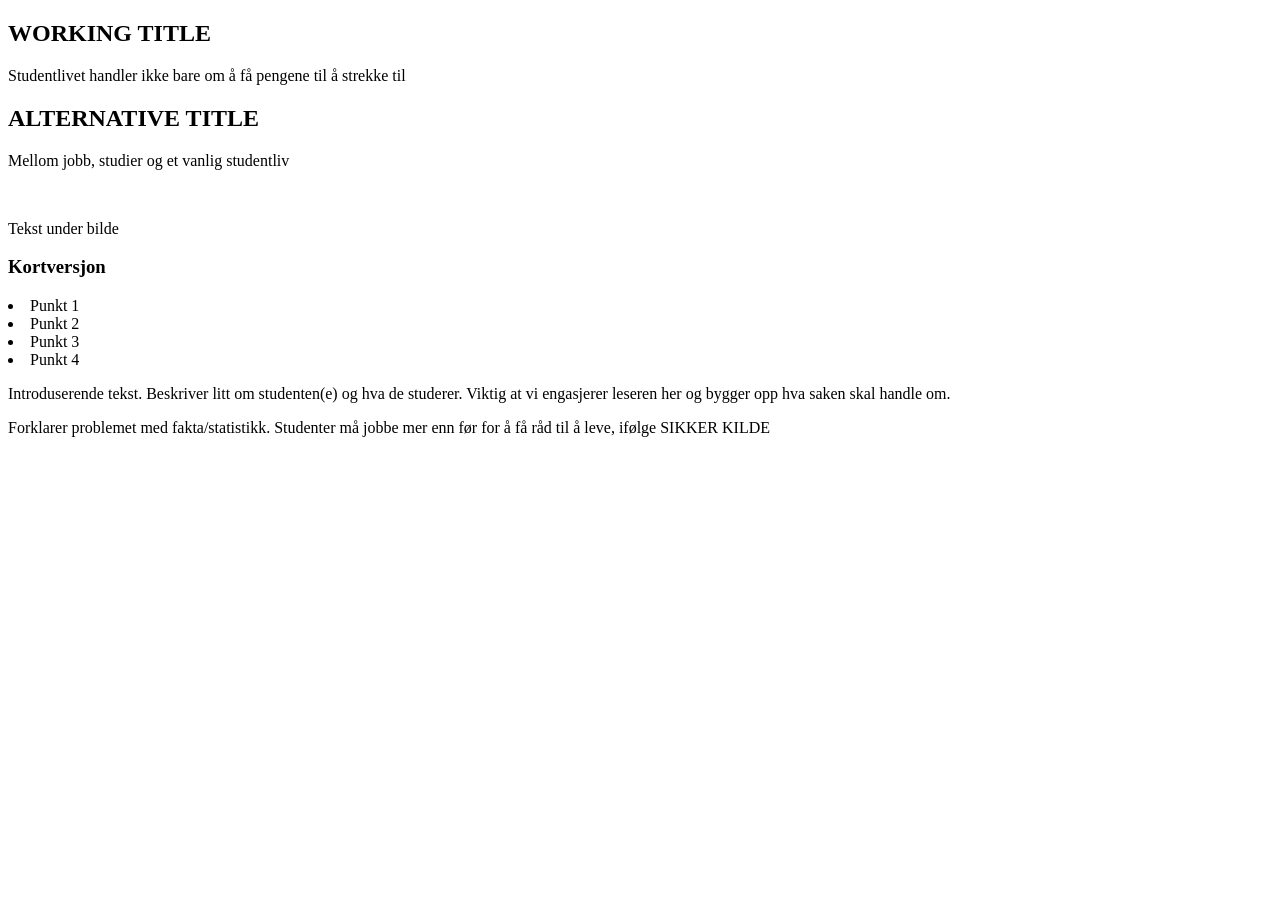
==== index.html @ 33108e90 "Create index.html" ====
<!DOCTYPE html>
<html lang="en">
<head>
    <meta charset="UTF-8">
    <meta name="viewport" content="width=device-width, initial-scale=1.0">
    <title>Artikkel 1</title>
</head>
<body>
    <section>
        <h1>WORKING TITLE</h1>
        <p>Studentlivet handler ikke bare om å få pengene til å strekke til</p>
        <h2>ALTERNATIVE TITLE</h2>
        <p>Mellom jobb, studier og et vanlig studentliv</p>
    </section>
    <section>
        <img>
        <p>Tekst under bilde</p>
    </section>
    <section>
        <h3>Kortversjon</h3>
        <li>Punkt 1</li>
        <li>Punkt 2</li>
        <li>Punkt 3</li>
        <li>Punkt 4</li>
    </section>
    <section>
        <p>Introduserende tekst. Beskriver litt om studenten(e) og hva de studerer. 
            Viktig at vi engasjerer leseren her og bygger opp hva saken skal handle om.
        </p>
    </section>
    <section>
        <p>Forklarer problemet med fakta/statistikk. Studenter må jobbe mer enn før 
            for å få råd til å leve, ifølge SIKKER KILDE
        </P>
    </section>
    <section>
        
    </section>
</body>
</html>
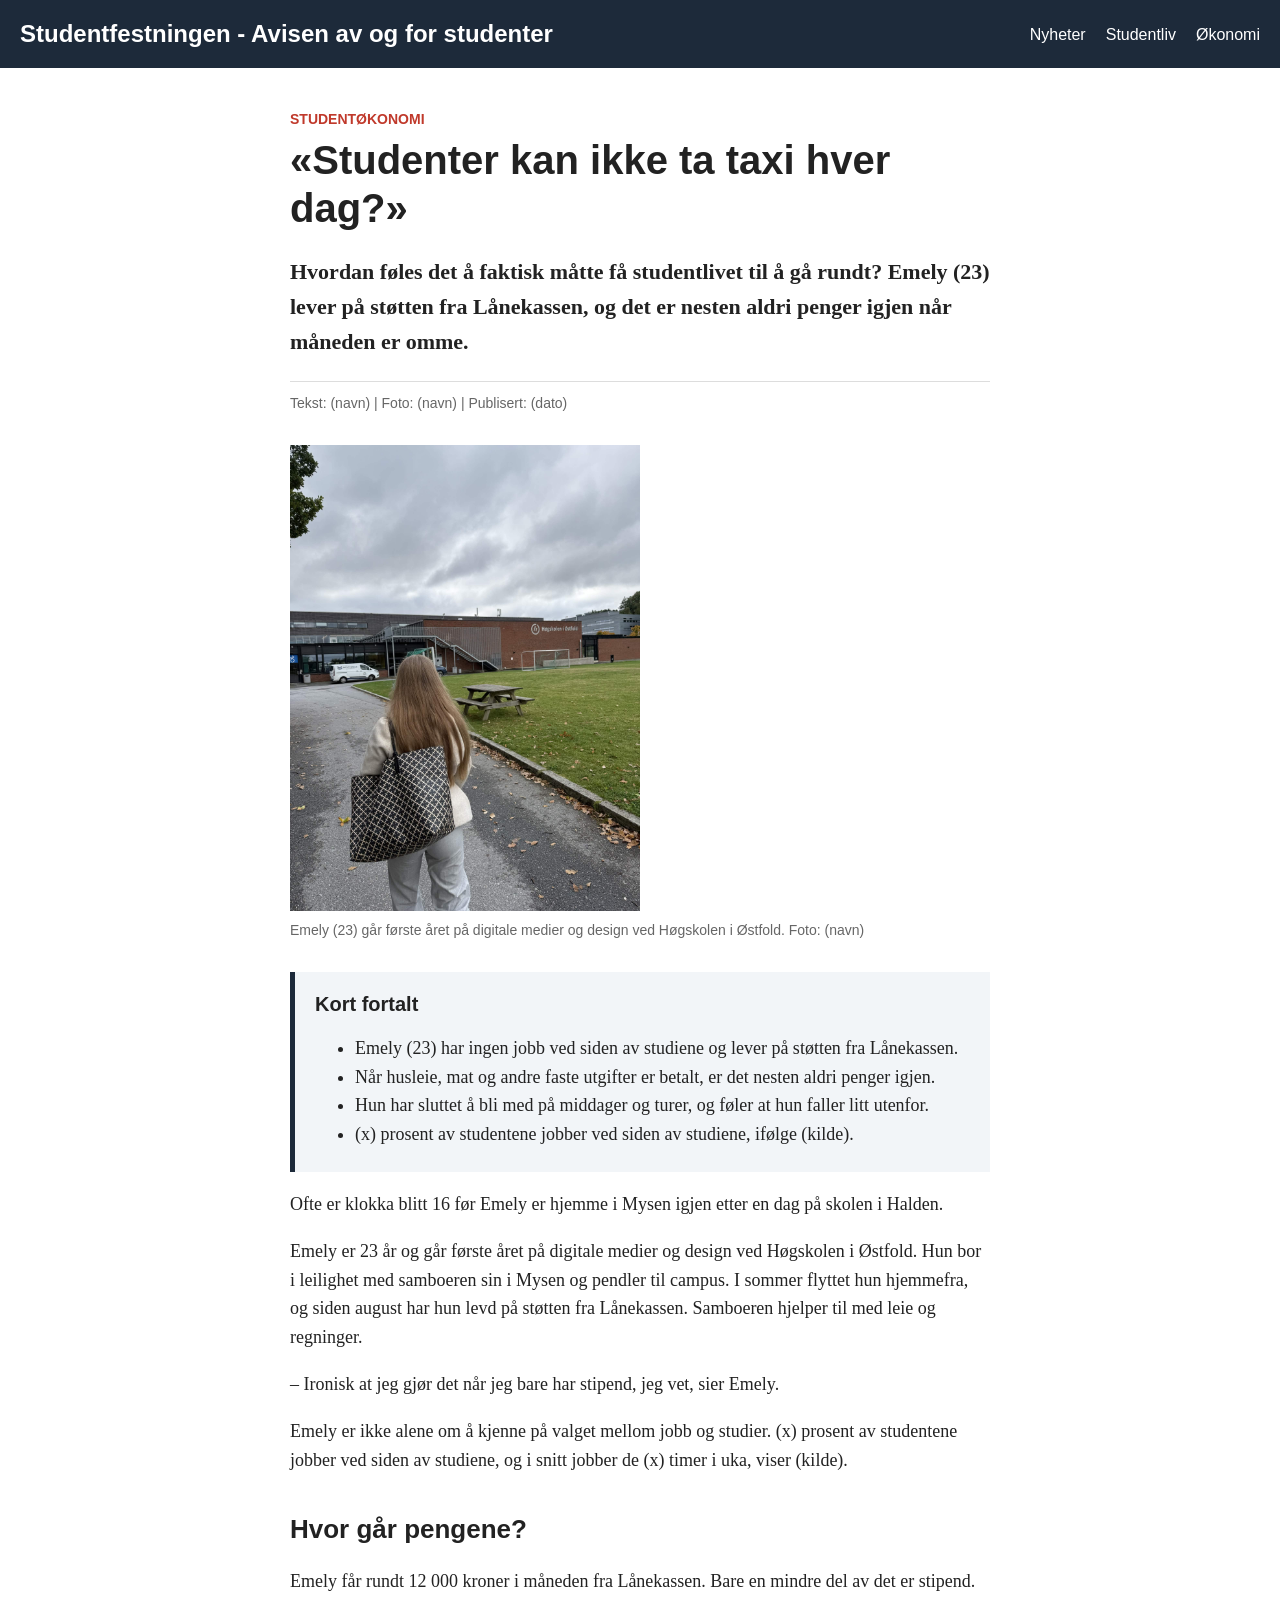
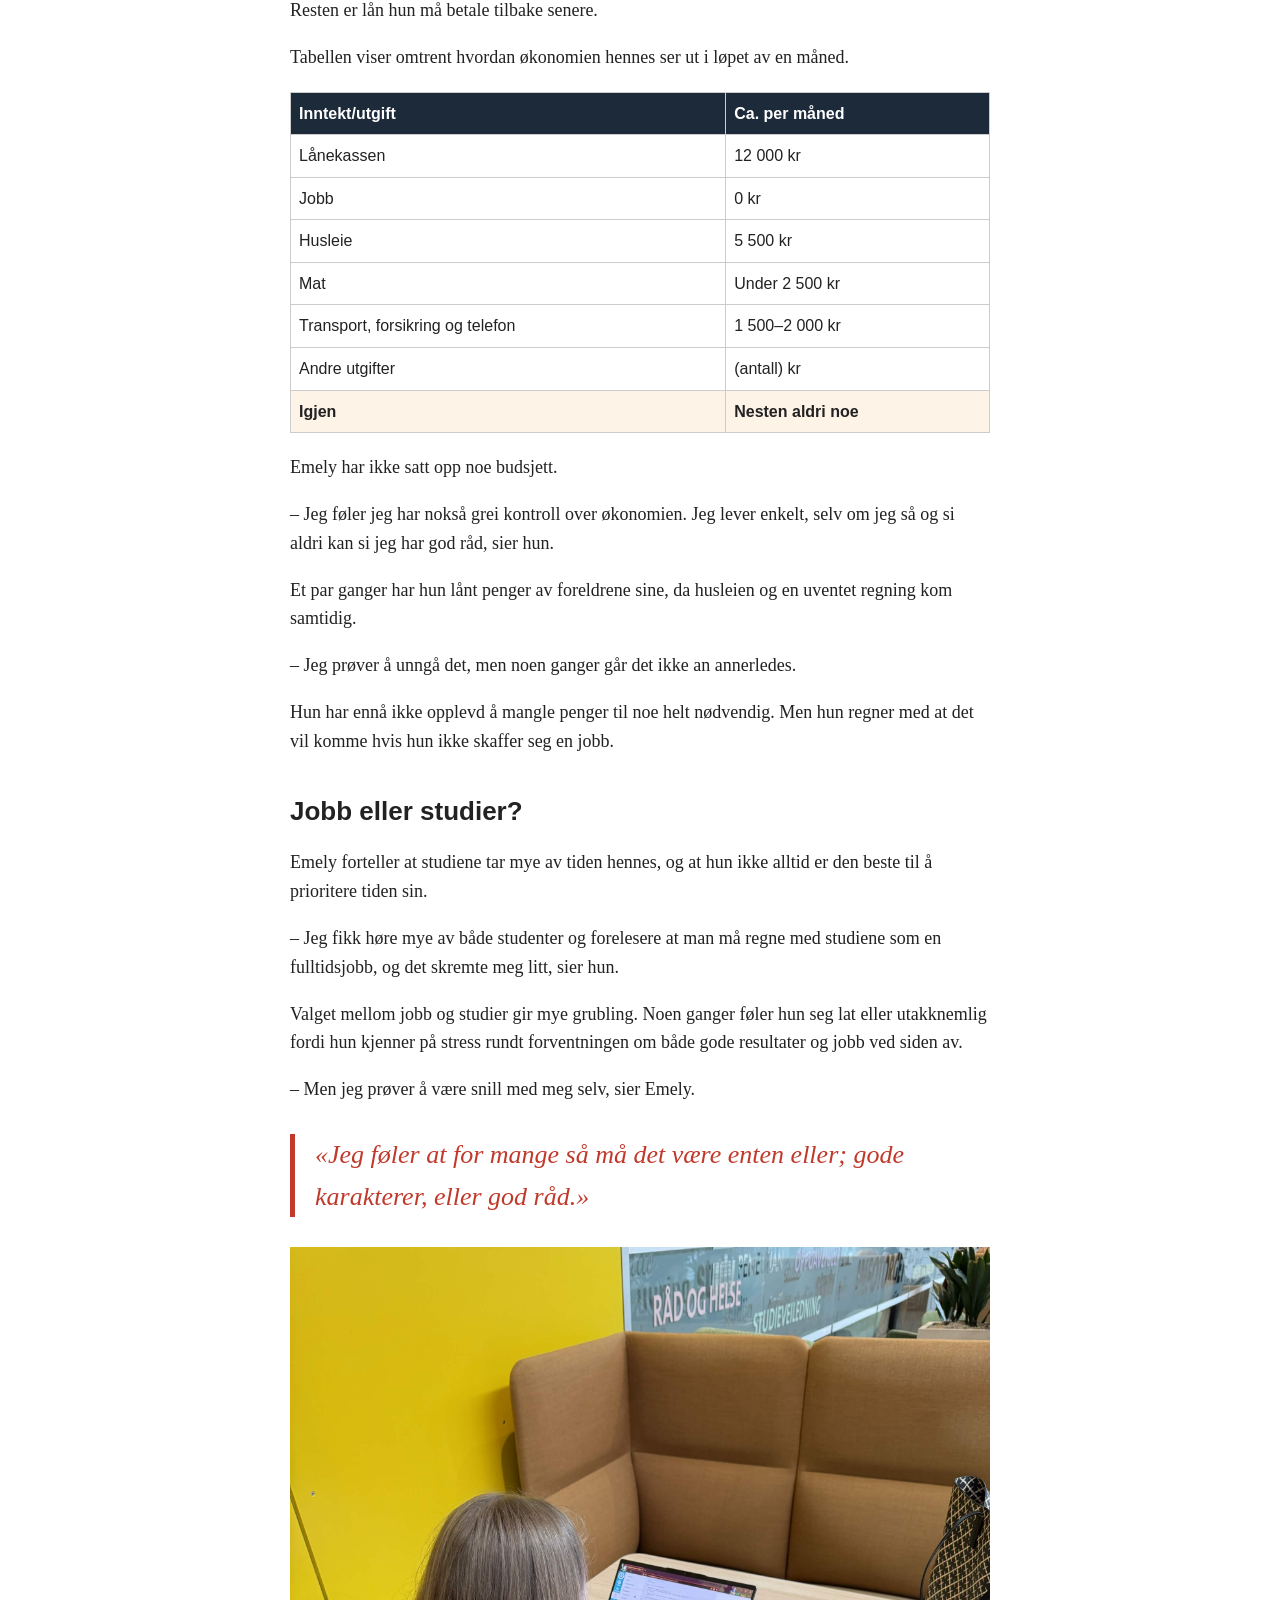
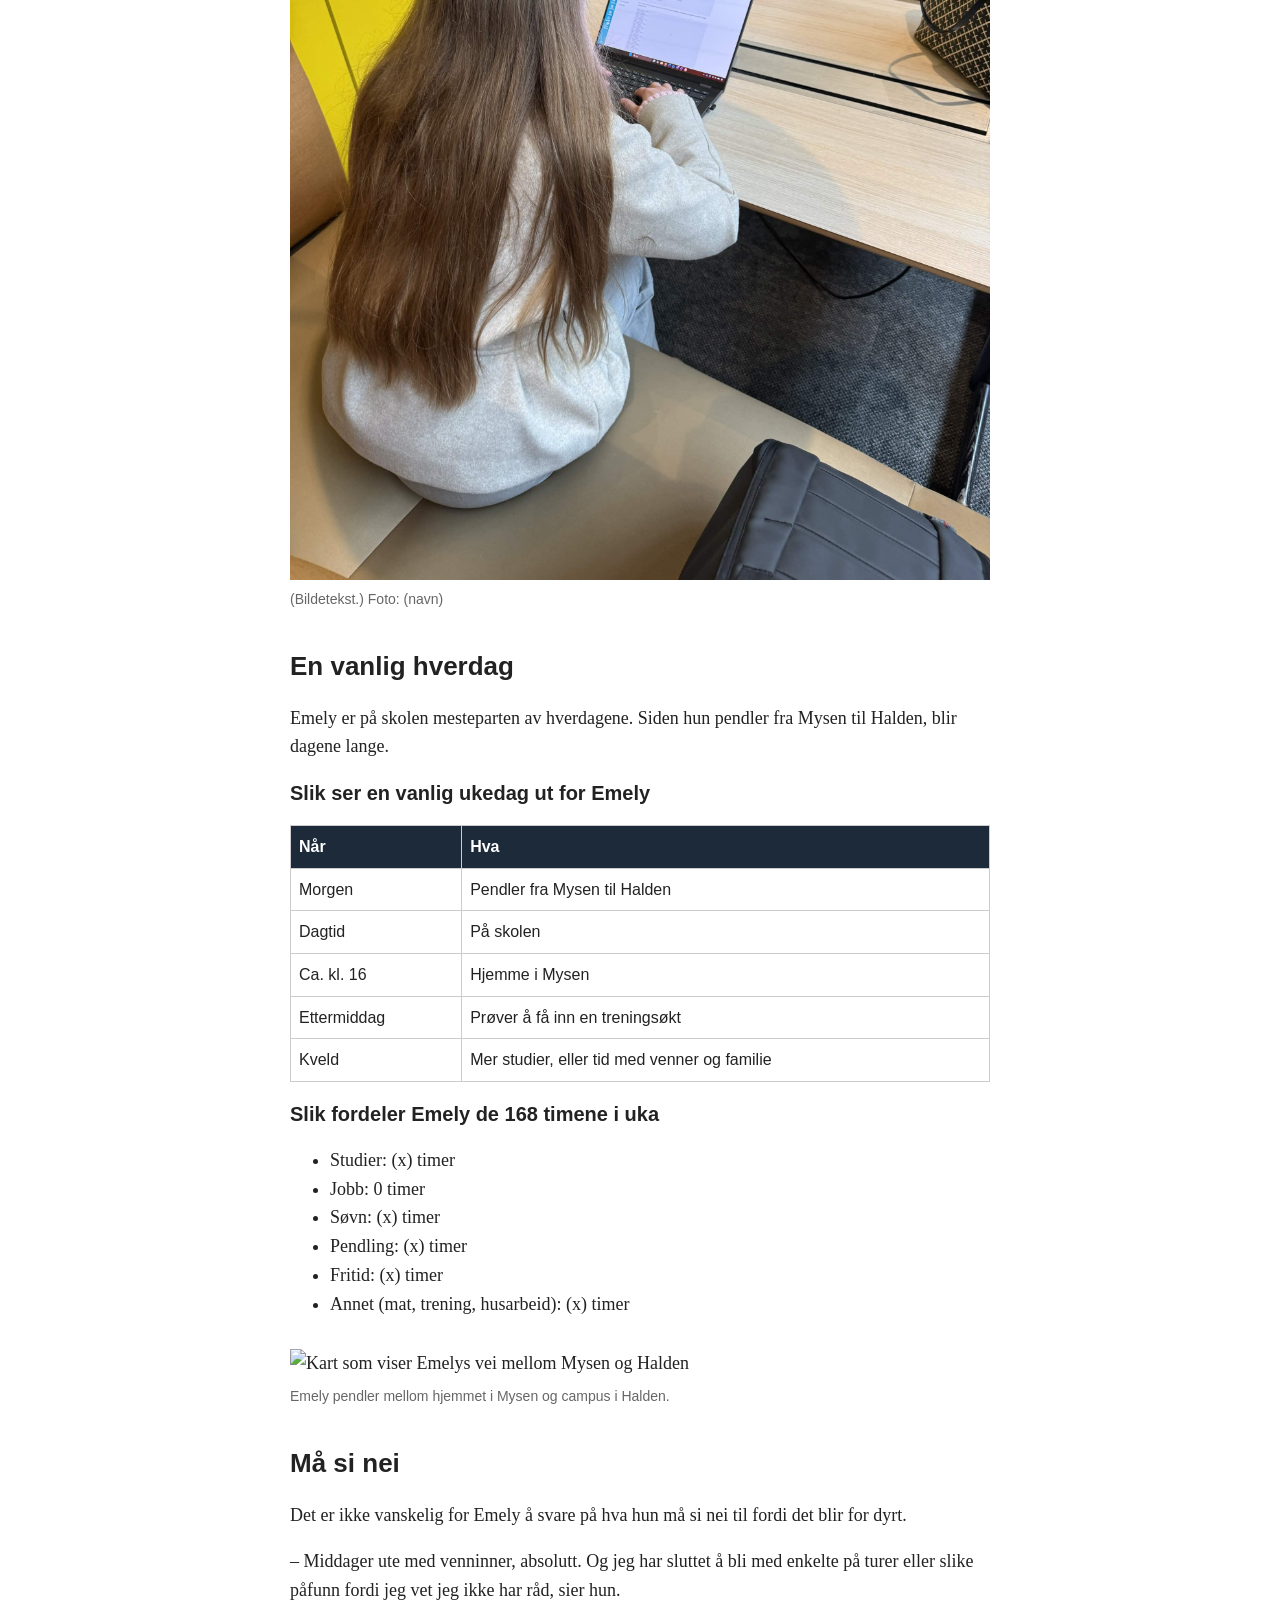
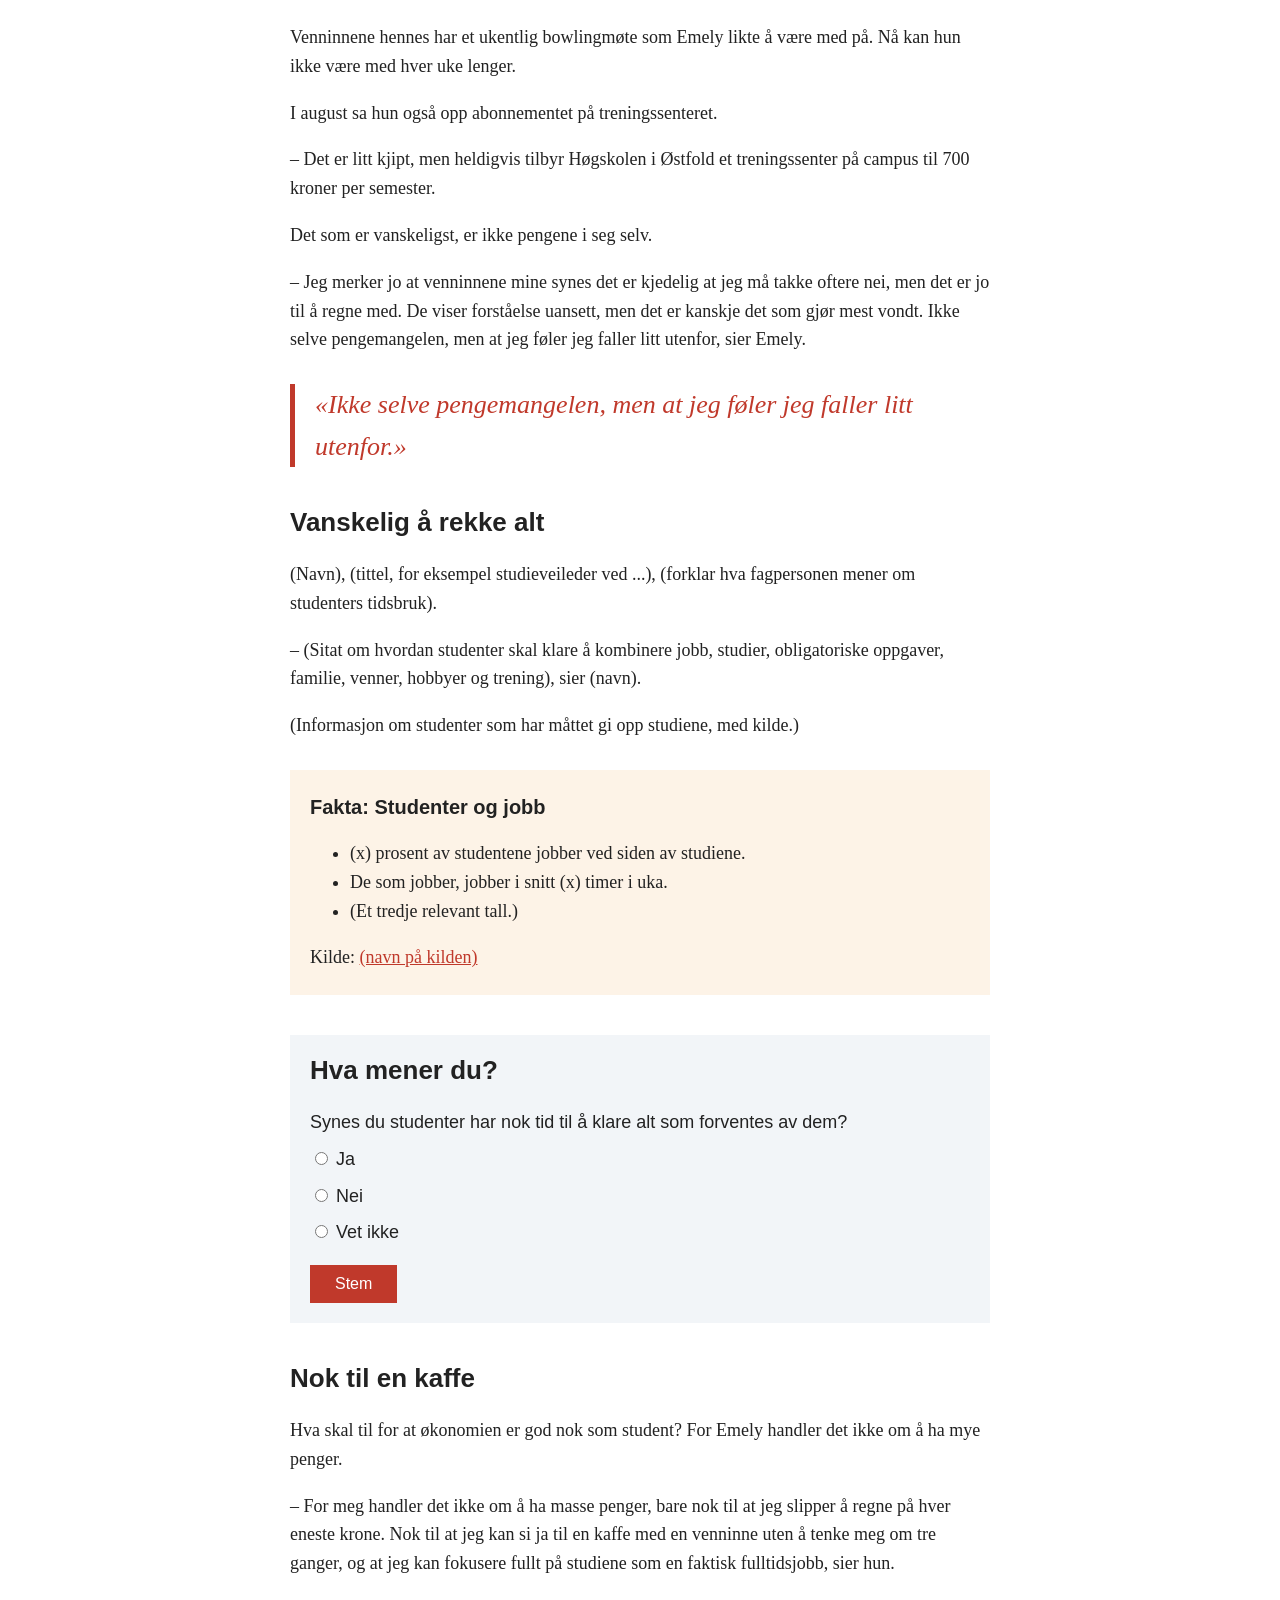
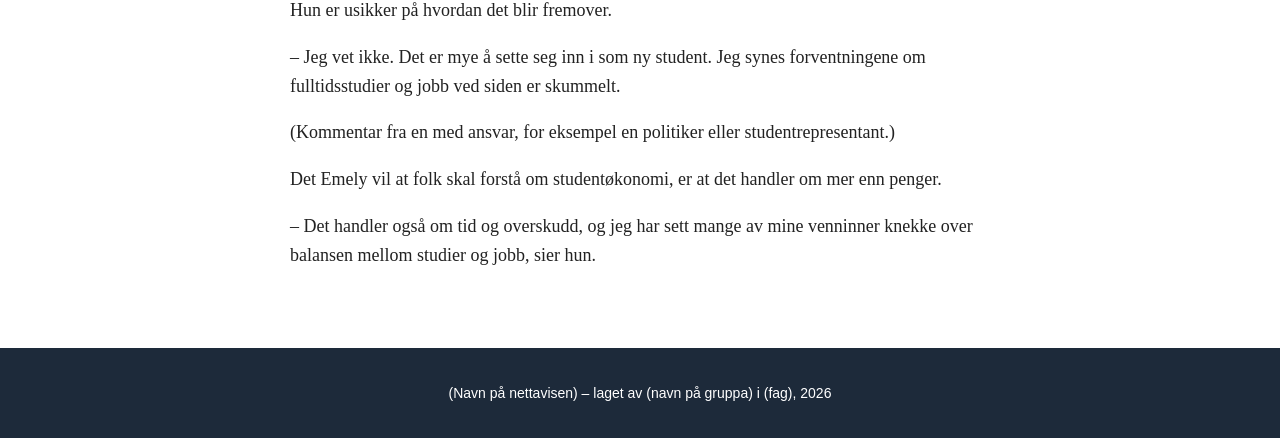
==== commit a9f5842e: "Lagt til fra gaming pc til skole pc" ====
--- a/index.html
+++ b/index.html
@@ -1,40 +1,213 @@
 <!DOCTYPE html>
-<html lang="en">
+<html lang="no">
 <head>
     <meta charset="UTF-8">
     <meta name="viewport" content="width=device-width, initial-scale=1.0">
-    <title>Artikkel 1</title>
+    <title>Studenter kan ikke ta taxi hver dag</title>
+    <!-- Kobler til CSS-filen -->
+    <link rel="stylesheet" href="style.css">
 </head>
 <body>
-    <section>
-        <h1>WORKING TITLE</h1>
-        <p>Studentlivet handler ikke bare om å få pengene til å strekke til</p>
-        <h2>ALTERNATIVE TITLE</h2>
-        <p>Mellom jobb, studier og et vanlig studentliv</p>
-    </section>
-    <section>
-        <img>
-        <p>Tekst under bilde</p>
-    </section>
-    <section>
-        <h3>Kortversjon</h3>
-        <li>Punkt 1</li>
-        <li>Punkt 2</li>
-        <li>Punkt 3</li>
-        <li>Punkt 4</li>
-    </section>
-    <section>
-        <p>Introduserende tekst. Beskriver litt om studenten(e) og hva de studerer. 
-            Viktig at vi engasjerer leseren her og bygger opp hva saken skal handle om.
-        </p>
-    </section>
-    <section>
-        <p>Forklarer problemet med fakta/statistikk. Studenter må jobbe mer enn før 
-            for å få råd til å leve, ifølge SIKKER KILDE
-        </P>
-    </section>
-    <section>
-        
-    </section>
+    <header>
+        <p class="logo">Studentfestningen - Avisen av og for studenter</p>
+        <nav>
+            <ul>
+                <li><a href="#">Nyheter</a></li>
+                <li><a href="#">Studentliv</a></li>
+                <li><a href="#">Økonomi</a></li>
+            </ul>
+        </nav>
+    </header>
+    <main>
+        <article>
+            <p class="stikktittel">Studentøkonomi</p>
+            <h1>«Studenter kan ikke ta taxi hver dag?»</h1>
+            <p class="ingress">Hvordan føles det å faktisk måtte få studentlivet til å gå rundt? Emely (23) lever på støtten fra Lånekassen, og det er nesten aldri penger igjen når måneden er omme.</p>
+            <p class="byline">Tekst: (navn) | Foto: (navn) | Publisert: (dato)</p>
+
+            <figure>
+                <img src="bilder/hovedbilde.jpg" alt="Test" style="width: 50%;">
+                <figcaption>Emely (23) går første året på digitale medier og design ved Høgskolen i Østfold. Foto: (navn)</figcaption>
+            </figure>
+            <div class="kortversjon">
+                <h2>Kort fortalt</h2>
+                <ul>
+                    <li>Emely (23) har ingen jobb ved siden av studiene og lever på støtten fra Lånekassen.</li>
+                    <li>Når husleie, mat og andre faste utgifter er betalt, er det nesten aldri penger igjen.</li>
+                    <li>Hun har sluttet å bli med på middager og turer, og føler at hun faller litt utenfor.</li>
+                    <li>(x) prosent av studentene jobber ved siden av studiene, ifølge (kilde).</li>
+                </ul>
+            </div>
+            <p>Ofte er klokka blitt 16 før Emely er hjemme i Mysen igjen etter en dag på skolen i Halden.</p>
+            <p>Emely er 23 år og går første året på digitale medier og design ved Høgskolen i Østfold. Hun bor i leilighet med samboeren sin i Mysen og pendler til campus. I sommer flyttet hun hjemmefra, og siden august har hun levd på støtten fra Lånekassen. Samboeren hjelper til med leie og regninger.</p>
+            <p>– Ironisk at jeg gjør det når jeg bare har stipend, jeg vet, sier Emely.</p>
+            <p>Emely er ikke alene om å kjenne på valget mellom jobb og studier. (x) prosent av studentene jobber ved siden av studiene, og i snitt jobber de (x) timer i uka, viser (kilde).</p>
+            <section>
+                <h2>Hvor går pengene?</h2>
+                <p>Emely får rundt 12 000 kroner i måneden fra Lånekassen. Bare en mindre del av det er stipend. Resten er lån hun må betale tilbake senere.</p>
+                <p>Tabellen viser omtrent hvordan økonomien hennes ser ut i løpet av en måned.</p>
+                <table>
+                    <tr>
+                        <th>Inntekt/utgift</th>
+                        <th>Ca. per måned</th>
+                    </tr>
+                    <tr>
+                        <td>Lånekassen</td>
+                        <td>12 000 kr</td>
+                    </tr>
+                    <tr>
+                        <td>Jobb</td>
+                        <td>0 kr</td>
+                    </tr>
+                    <tr>
+                        <td>Husleie</td>
+                        <td>5 500 kr</td>
+                    </tr>
+                    <tr>
+                        <td>Mat</td>
+                        <td>Under 2 500 kr</td>
+                    </tr>
+                    <tr>
+                        <td>Transport, forsikring og telefon</td>
+                        <td>1 500–2 000 kr</td>
+                    </tr>
+                    <tr>
+                        <td>Andre utgifter</td>
+                        <td>(antall) kr</td>
+                    </tr>
+                    <tr class="igjen">
+                        <td>Igjen</td>
+                        <td>Nesten aldri noe</td>
+                    </tr>
+                </table>
+                <p>Emely har ikke satt opp noe budsjett.</p>
+                <p>– Jeg føler jeg har nokså grei kontroll over økonomien. Jeg lever enkelt, selv om jeg så og si aldri kan si jeg har god råd, sier hun.</p>
+                <p>Et par ganger har hun lånt penger av foreldrene sine, da husleien og en uventet regning kom samtidig.</p>
+                <p>– Jeg prøver å unngå det, men noen ganger går det ikke an annerledes.</p>
+                <p>Hun har ennå ikke opplevd å mangle penger til noe helt nødvendig. Men hun regner med at det vil komme hvis hun ikke skaffer seg en jobb.</p>
+            </section>
+            <section>
+                <h2>Jobb eller studier?</h2>
+                <p>Emely forteller at studiene tar mye av tiden hennes, og at hun ikke alltid er den beste til å prioritere tiden sin.</p>
+                <p>– Jeg fikk høre mye av både studenter og forelesere at man må regne med studiene som en fulltidsjobb, og det skremte meg litt, sier hun.</p>
+                <p>Valget mellom jobb og studier gir mye grubling. Noen ganger føler hun seg lat eller utakknemlig fordi hun kjenner på stress rundt forventningen om både gode resultater og jobb ved siden av.</p>
+                <p>– Men jeg prøver å være snill med meg selv, sier Emely.</p>
+                <!-- Uthevet sitat som skal skille seg ut fra resten av teksten -->
+                <blockquote>
+                    <p>«Jeg føler at for mange så må det være enten eller; gode karakterer, eller god råd.»</p>
+                </blockquote>
+            </section>
+            <figure>
+                <img src="bilder/campus.jpg" alt="(Beskriv bildet, for eksempel: Emely på campus i Halden)">
+                <figcaption>(Bildetekst.) Foto: (navn)</figcaption>
+            </figure>
+            <section>
+                <h2>En vanlig hverdag</h2>
+                <p>Emely er på skolen mesteparten av hverdagene. Siden hun pendler fra Mysen til Halden, blir dagene lange.</p>
+                <h3>Slik ser en vanlig ukedag ut for Emely</h3>
+                <table>
+                    <tr>
+                        <th>Når</th>
+                        <th>Hva</th>
+                    </tr>
+                    <tr>
+                        <td>Morgen</td>
+                        <td>Pendler fra Mysen til Halden</td>
+                    </tr>
+                    <tr>
+                        <td>Dagtid</td>
+                        <td>På skolen</td>
+                    </tr>
+                    <tr>
+                        <td>Ca. kl. 16</td>
+                        <td>Hjemme i Mysen</td>
+                    </tr>
+                    <tr>
+                        <td>Ettermiddag</td>
+                        <td>Prøver å få inn en treningsøkt</td>
+                    </tr>
+                    <tr>
+                        <td>Kveld</td>
+                        <td>Mer studier, eller tid med venner og familie</td>
+                    </tr>
+                </table>
+                <h3>Slik fordeler Emely de 168 timene i uka</h3>
+                <ul>
+                    <li>Studier: (x) timer</li>
+                    <li>Jobb: 0 timer</li>
+                    <li>Søvn: (x) timer</li>
+                    <li>Pendling: (x) timer</li>
+                    <li>Fritid: (x) timer</li>
+                    <li>Annet (mat, trening, husarbeid): (x) timer</li>
+                </ul>
+                <figure>
+                    <img src="bilder/kart.png" alt="Kart som viser Emelys vei mellom Mysen og Halden">
+                    <figcaption>Emely pendler mellom hjemmet i Mysen og campus i Halden.</figcaption>
+                </figure>
+            </section>
+            <section>
+                <h2>Må si nei</h2>
+                <p>Det er ikke vanskelig for Emely å svare på hva hun må si nei til fordi det blir for dyrt.</p>
+                <p>– Middager ute med venninner, absolutt. Og jeg har sluttet å bli med enkelte på turer eller slike påfunn fordi jeg vet jeg ikke har råd, sier hun.</p>
+                <p>Venninnene hennes har et ukentlig bowlingmøte som Emely likte å være med på. Nå kan hun ikke være med hver uke lenger.</p>
+                <p>I august sa hun også opp abonnementet på treningssenteret.</p>
+                <p>– Det er litt kjipt, men heldigvis tilbyr Høgskolen i Østfold et treningssenter på campus til 700 kroner per semester.</p>
+                <p>Det som er vanskeligst, er ikke pengene i seg selv.</p>
+                <p>– Jeg merker jo at venninnene mine synes det er kjedelig at jeg må takke oftere nei, men det er jo til å regne med. De viser forståelse uansett, men det er kanskje det som gjør mest vondt. Ikke selve pengemangelen, men at jeg føler jeg faller litt utenfor, sier Emely.</p>
+                <blockquote>
+                    <p>«Ikke selve pengemangelen, men at jeg føler jeg faller litt utenfor.»</p>
+                </blockquote>
+            </section>
+            <section>
+                <h2>Vanskelig å rekke alt</h2>
+                <p>(Navn), (tittel, for eksempel studieveileder ved ...), (forklar hva fagpersonen mener om studenters tidsbruk).</p>
+                <p>– (Sitat om hvordan studenter skal klare å kombinere jobb, studier, obligatoriske oppgaver, familie, venner, hobbyer og trening), sier (navn).</p>
+                <p>(Informasjon om studenter som har måttet gi opp studiene, med kilde.)</p>
+                <div class="faktaboks">
+                    <h3>Fakta: Studenter og jobb</h3>
+                    <ul>
+                        <li>(x) prosent av studentene jobber ved siden av studiene.</li>
+                        <li>De som jobber, jobber i snitt (x) timer i uka.</li>
+                        <li>(Et tredje relevant tall.)</li>
+                    </ul>
+                    <p>Kilde: <a href="#">(navn på kilden)</a></p>
+                </div>
+            </section>
+            <!-- Knappen gjør ingenting ennå. -->
+            <section class="avstemning">
+                <h2>Hva mener du?</h2>
+                <form>
+                    <p>Synes du studenter har nok tid til å klare alt som forventes av dem?</p>
+                    <p>
+                        <input type="radio" id="ja" name="svar" value="ja">
+                        <label for="ja">Ja</label>
+                    </p>
+                    <p>
+                        <input type="radio" id="nei" name="svar" value="nei">
+                        <label for="nei">Nei</label>
+                    </p>
+                    <p>
+                        <input type="radio" id="vetikke" name="svar" value="vet ikke">
+                        <label for="vetikke">Vet ikke</label>
+                    </p>
+                    <button type="submit">Stem</button>
+                </form>
+            </section>
+            <section>
+                <h2>Nok til en kaffe</h2>
+                <p>Hva skal til for at økonomien er god nok som student? For Emely handler det ikke om å ha mye penger.</p>
+                <p>– For meg handler det ikke om å ha masse penger, bare nok til at jeg slipper å regne på hver eneste krone. Nok til at jeg kan si ja til en kaffe med en venninne uten å tenke meg om tre ganger, og at jeg kan fokusere fullt på studiene som en faktisk fulltidsjobb, sier hun.</p>
+                <p>Hun er usikker på hvordan det blir fremover.</p>
+                <p>– Jeg vet ikke. Det er mye å sette seg inn i som ny student. Jeg synes forventningene om fulltidsstudier og jobb ved siden er skummelt.</p>
+                <p>(Kommentar fra en med ansvar, for eksempel en politiker eller studentrepresentant.)</p>
+                <p>Det Emely vil at folk skal forstå om studentøkonomi, er at det handler om mer enn penger.</p>
+                <p>– Det handler også om tid og overskudd, og jeg har sett mange av mine venninner knekke over balansen mellom studier og jobb, sier hun.</p>
+            </section>
+        </article>
+    </main>
+    <footer>
+        <p>(Navn på nettavisen) – laget av (navn på gruppa) i (fag), 2026</p>
+    </footer>
+
 </body>
-</html>+</html>
--- a/style.css
+++ b/style.css
@@ -0,0 +1,281 @@
+/* ============================================
+   GENERELT – gjelder hele siden
+   ============================================ */
+body {
+    margin: 0;
+    font-family: Georgia, "Times New Roman", serif;
+    font-size: 18px;
+    line-height: 1.6;
+    color: #222222;
+    background-color: #ffffff;
+}
+
+/* Lenker i teksten */
+a {
+    color: #c0392b;
+}
+
+
+/* ============================================
+   TOPPEN AV SIDEN
+   ============================================ */
+header {
+    background-color: #1d2a3a;
+    color: #ffffff;
+    padding: 15px 20px;
+    display: flex;
+    justify-content: space-between;
+    align-items: center;
+}
+
+.logo {
+    margin: 0;
+    font-family: Arial, Helvetica, sans-serif;
+    font-size: 24px;
+    font-weight: bold;
+}
+
+/* Menyen: fjerner prikkene og legger lenkene på rad */
+nav ul {
+    margin: 0;
+    padding: 0;
+    list-style: none;
+    display: flex;
+    gap: 20px;
+}
+
+nav a {
+    color: #ffffff;
+    text-decoration: none;
+    font-family: Arial, Helvetica, sans-serif;
+    font-size: 16px;
+}
+
+nav a:hover {
+    text-decoration: underline;
+}
+
+
+/* ============================================
+   SELVE SAKEN
+   ============================================ */
+
+/* Gjør teksten smalere og legger den i midten */
+main {
+    max-width: 700px;
+    margin: 0 auto;
+    padding: 20px;
+}
+
+/* Overskrifter */
+h1, h2, h3 {
+    font-family: Arial, Helvetica, sans-serif;
+    line-height: 1.2;
+}
+
+h1 {
+    font-size: 40px;
+    margin: 5px 0 15px 0;
+}
+
+h2 {
+    font-size: 26px;
+    margin-top: 40px;
+}
+
+h3 {
+    font-size: 20px;
+}
+
+/* Den lille teksten over tittelen */
+.stikktittel {
+    margin: 20px 0 0 0;
+    color: #c0392b;
+    font-family: Arial, Helvetica, sans-serif;
+    font-size: 14px;
+    font-weight: bold;
+    text-transform: uppercase;
+}
+
+.ingress {
+    font-size: 22px;
+    font-weight: bold;
+}
+
+.byline {
+    color: #666666;
+    font-family: Arial, Helvetica, sans-serif;
+    font-size: 14px;
+    border-top: 1px solid #dddddd;
+    padding-top: 10px;
+}
+
+
+/* ============================================
+   BILDER
+   ============================================ */
+figure {
+    margin: 30px 0;
+}
+
+/* Bildene blir aldri bredere enn teksten */
+img {
+    width: 100%;
+    display: block;
+}
+
+figcaption {
+    color: #666666;
+    font-family: Arial, Helvetica, sans-serif;
+    font-size: 14px;
+    margin-top: 8px;
+}
+
+
+/* ============================================
+   BOKSER
+   ============================================ */
+.kortversjon {
+    background-color: #f2f5f8;
+    border-left: 5px solid #1d2a3a;
+    padding: 5px 20px;
+}
+
+.kortversjon h2 {
+    font-size: 20px;
+    margin-top: 15px;
+}
+
+.faktaboks {
+    background-color: #fdf3e7;
+    padding: 5px 20px;
+    margin-top: 30px;
+}
+
+/* Det uthevede sitatet */
+blockquote {
+    margin: 30px 0;
+    padding-left: 20px;
+    border-left: 5px solid #c0392b;
+    color: #c0392b;
+    font-size: 26px;
+    font-style: italic;
+}
+
+
+/* ============================================
+   TABELLER
+   ============================================ */
+table {
+    width: 100%;
+    border-collapse: collapse;
+    margin: 20px 0;
+    font-family: Arial, Helvetica, sans-serif;
+    font-size: 16px;
+}
+
+th, td {
+    border: 1px solid #cccccc;
+    padding: 8px;
+    text-align: left;
+}
+
+th {
+    background-color: #1d2a3a;
+    color: #ffffff;
+}
+
+/* Raden som viser hva som er igjen av pengene */
+.igjen {
+    font-weight: bold;
+    background-color: #fdf3e7;
+}
+
+/* Ukeplanen kan scrolles sidelengs hvis skjermen er for smal */
+.ukeplan {
+    overflow-x: auto;
+}
+
+
+/* ============================================
+   AVSTEMNING
+   ============================================ */
+.avstemning {
+    background-color: #f2f5f8;
+    padding: 5px 20px 20px 20px;
+    margin-top: 40px;
+    font-family: Arial, Helvetica, sans-serif;
+}
+
+.avstemning h2 {
+    margin-top: 15px;
+}
+
+.avstemning p {
+    margin: 8px 0;
+}
+
+button {
+    background-color: #c0392b;
+    color: #ffffff;
+    border: none;
+    padding: 10px 25px;
+    margin-top: 10px;
+    font-size: 16px;
+    cursor: pointer;
+}
+
+button:hover {
+    background-color: #96281b;
+}
+
+
+/* ============================================
+   BUNNEN AV SIDEN
+   ============================================ */
+footer {
+    background-color: #1d2a3a;
+    color: #ffffff;
+    text-align: center;
+    padding: 20px;
+    margin-top: 40px;
+    font-family: Arial, Helvetica, sans-serif;
+    font-size: 14px;
+}
+
+
+/* ============================================
+   MOBIL – gjelder bare når skjermen er
+   smalere enn 600px
+   ============================================ */
+@media (max-width: 600px) {
+    body {
+        font-size: 16px;
+    }
+
+    /* Logo og meny under hverandre i stedet for ved siden av */
+    header {
+        flex-direction: column;
+        gap: 10px;
+    }
+
+    h1 {
+        font-size: 30px;
+    }
+
+    .ingress {
+        font-size: 19px;
+    }
+
+    blockquote {
+        font-size: 22px;
+    }
+
+    table {
+        font-size: 14px;
+    }
+
+    th, td {
+        padding: 5px;
+    }
+}
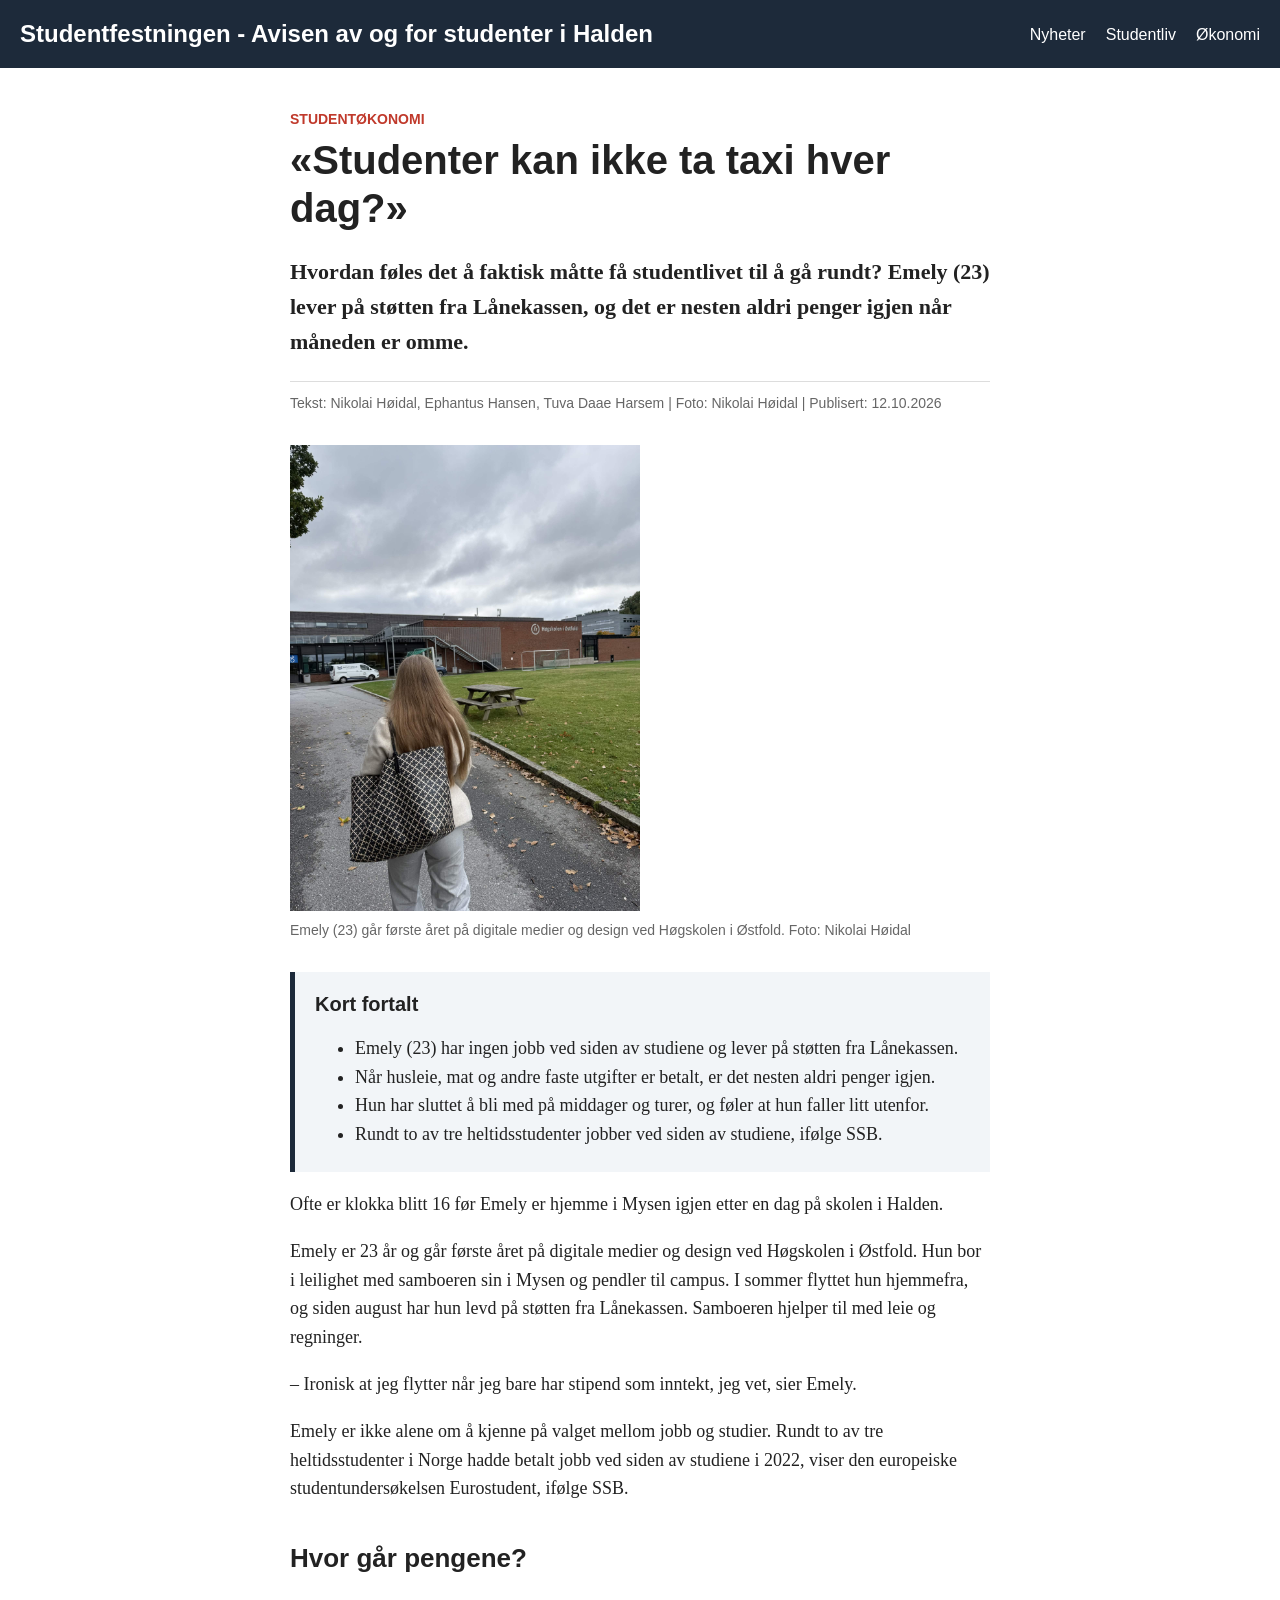
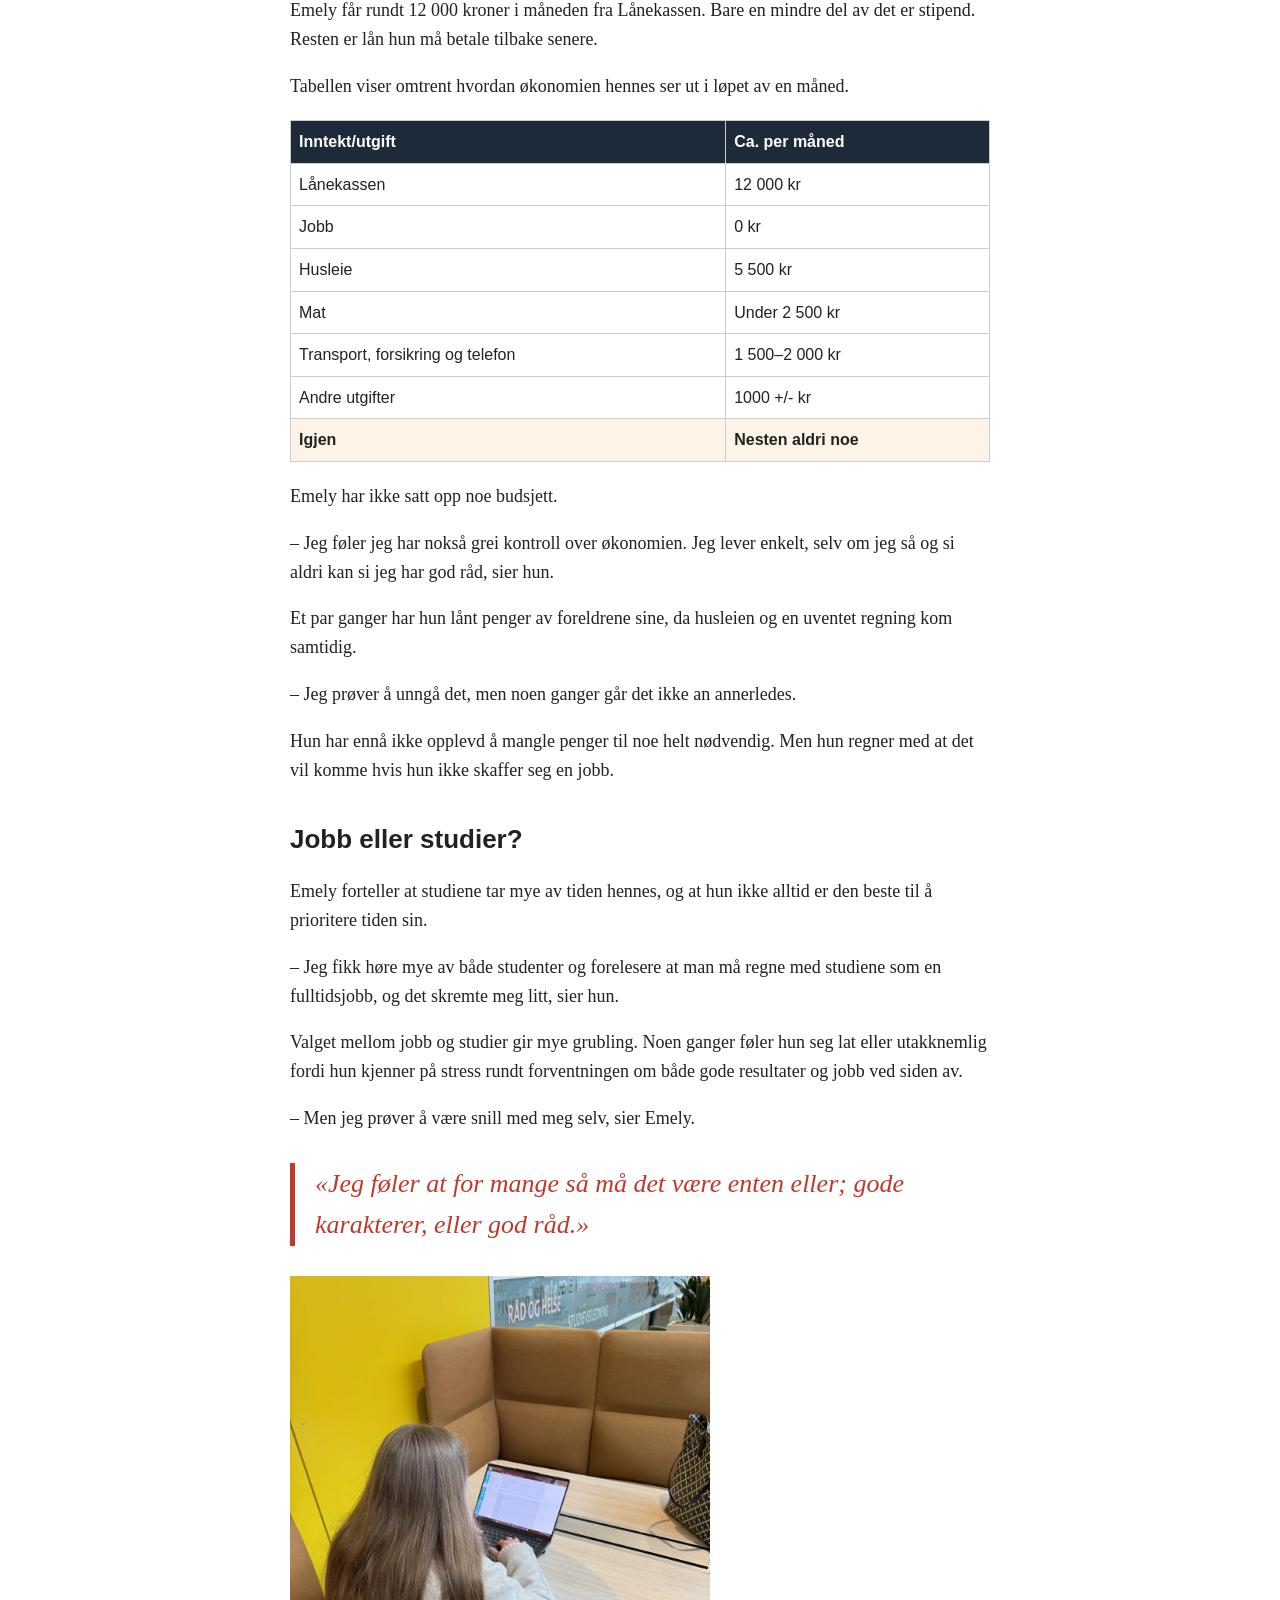
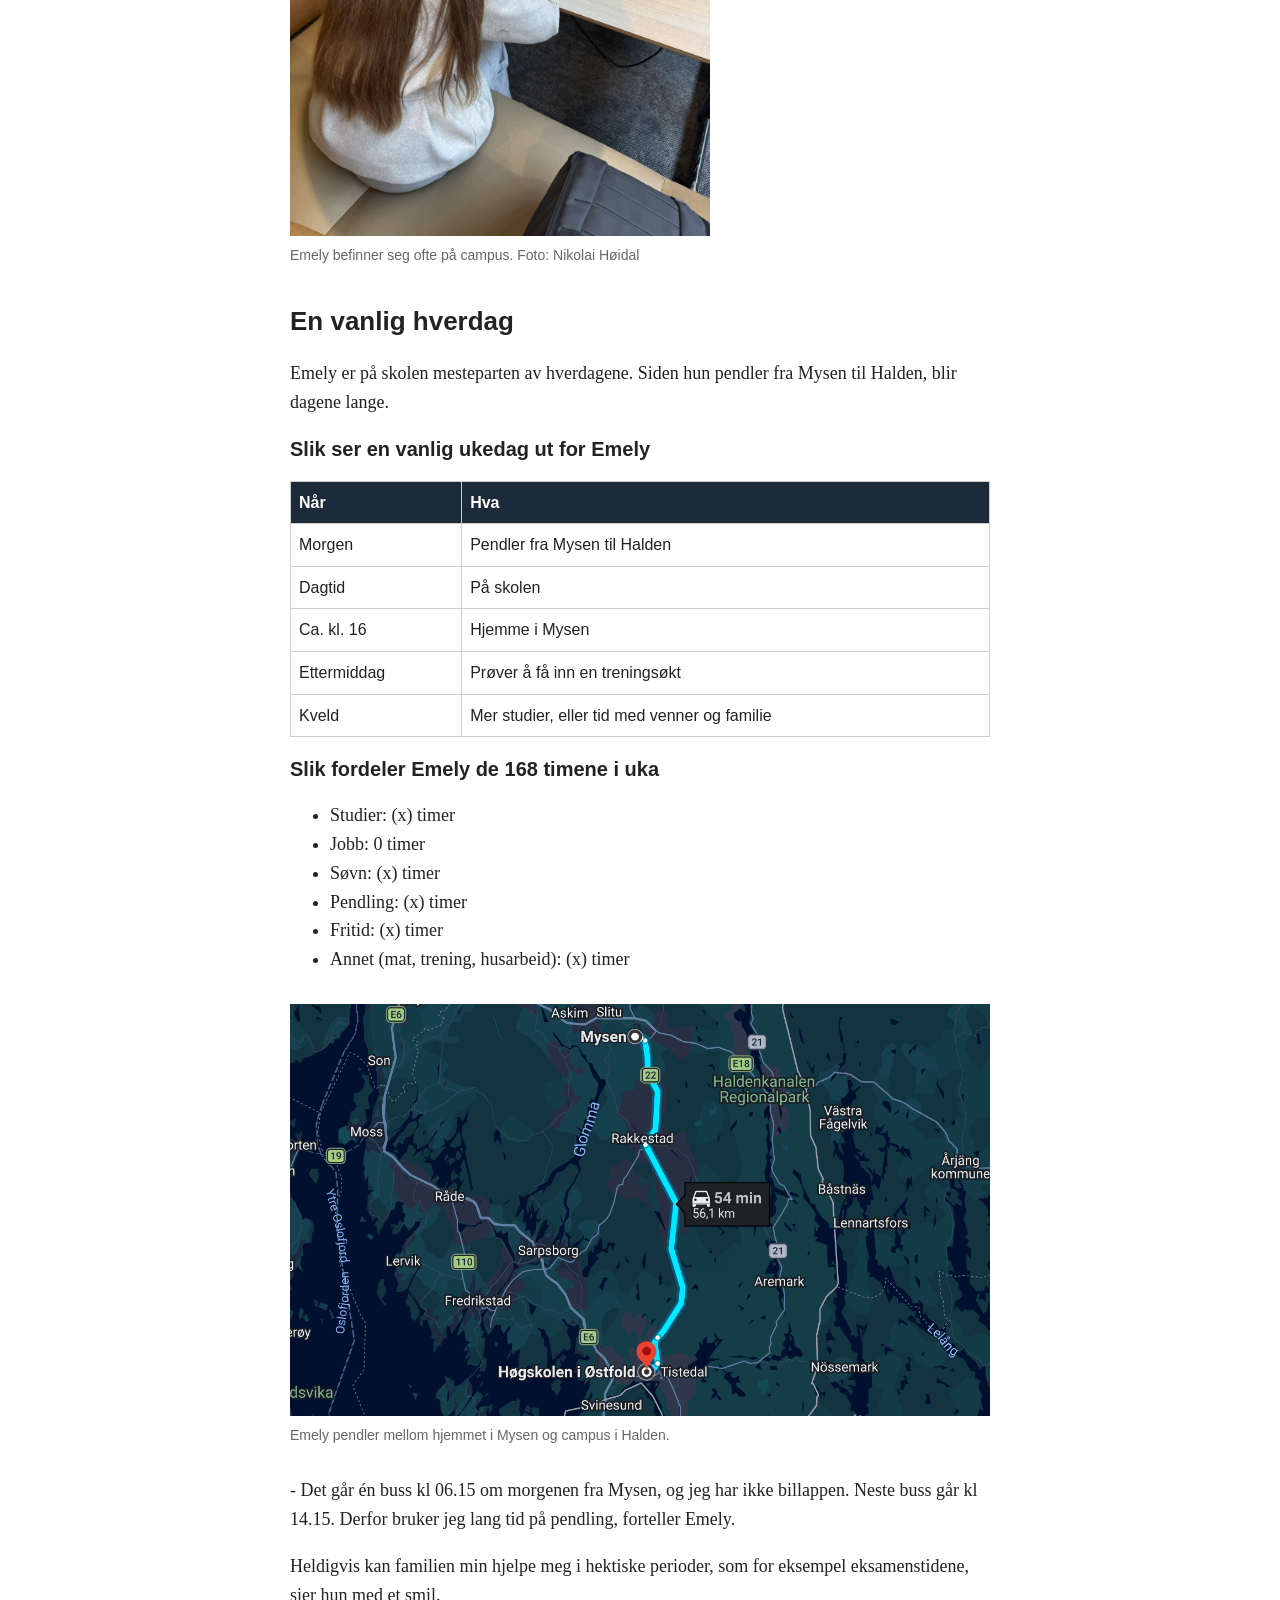
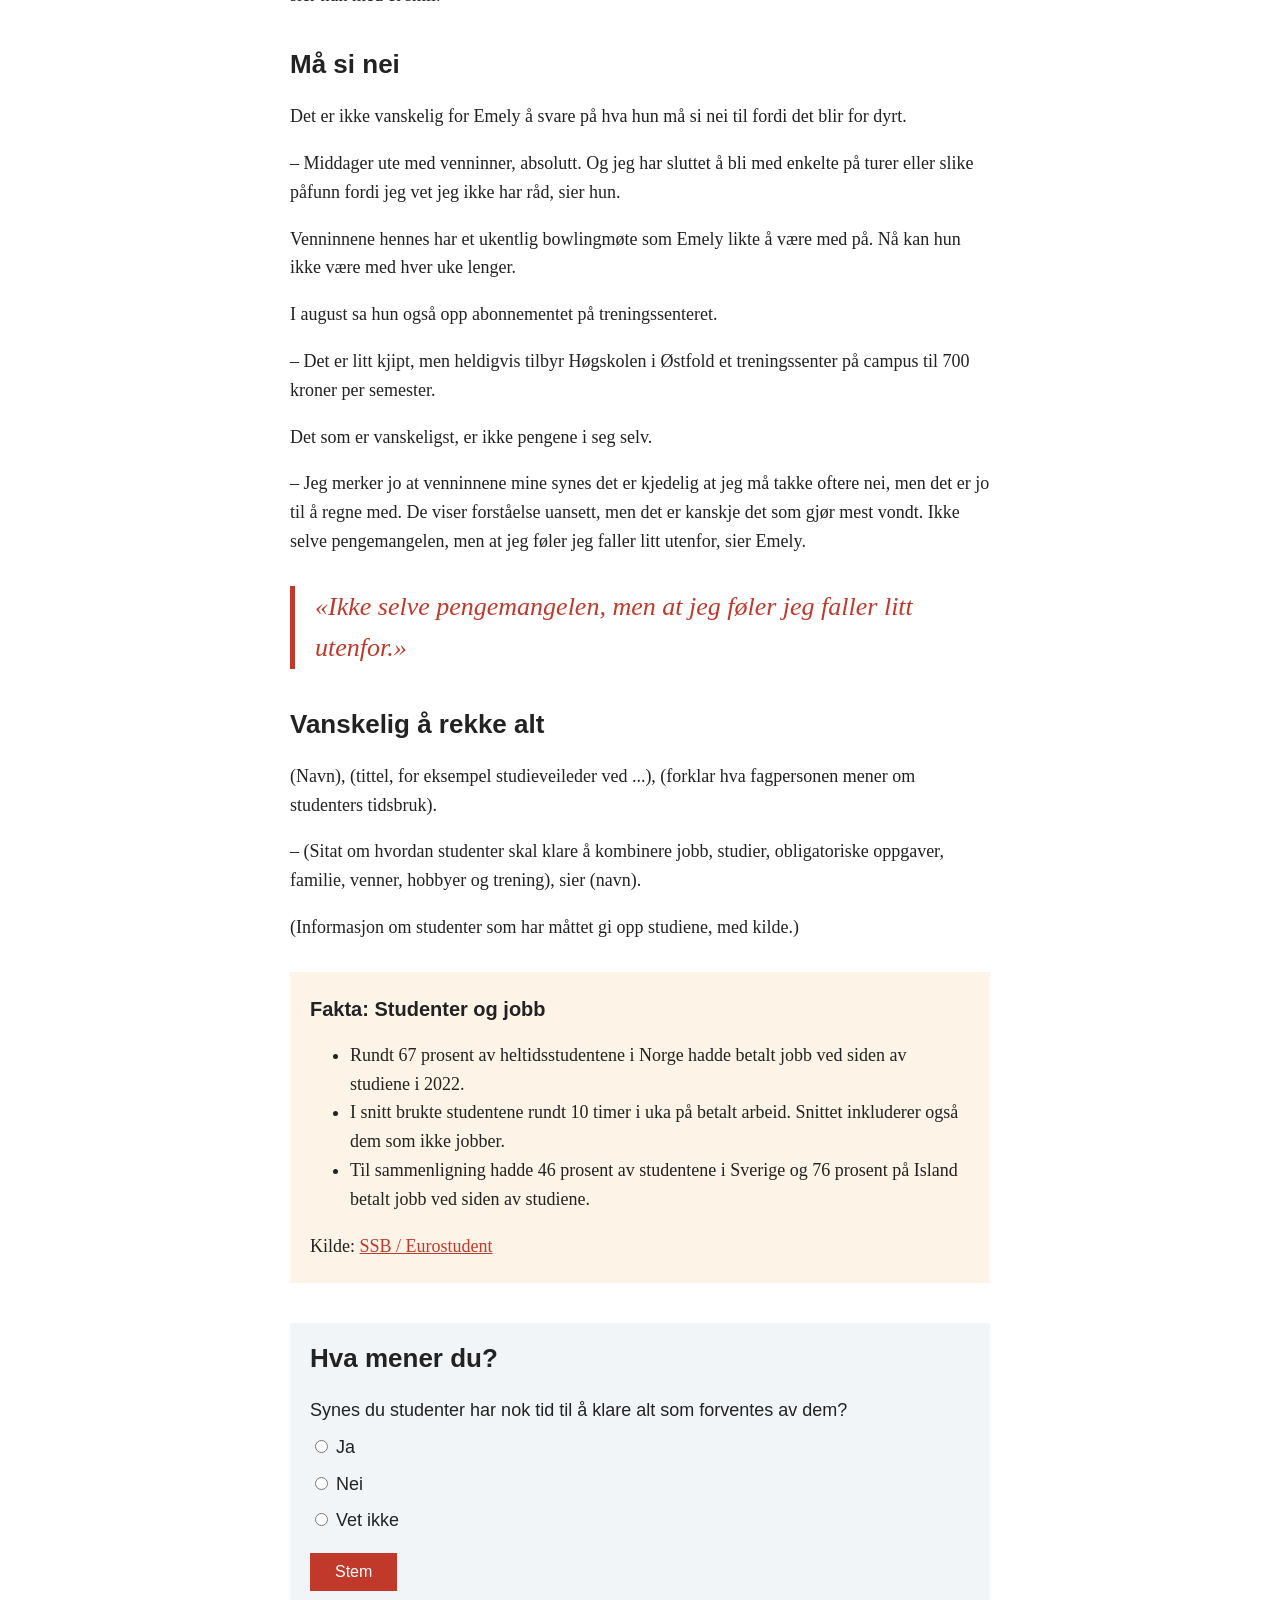
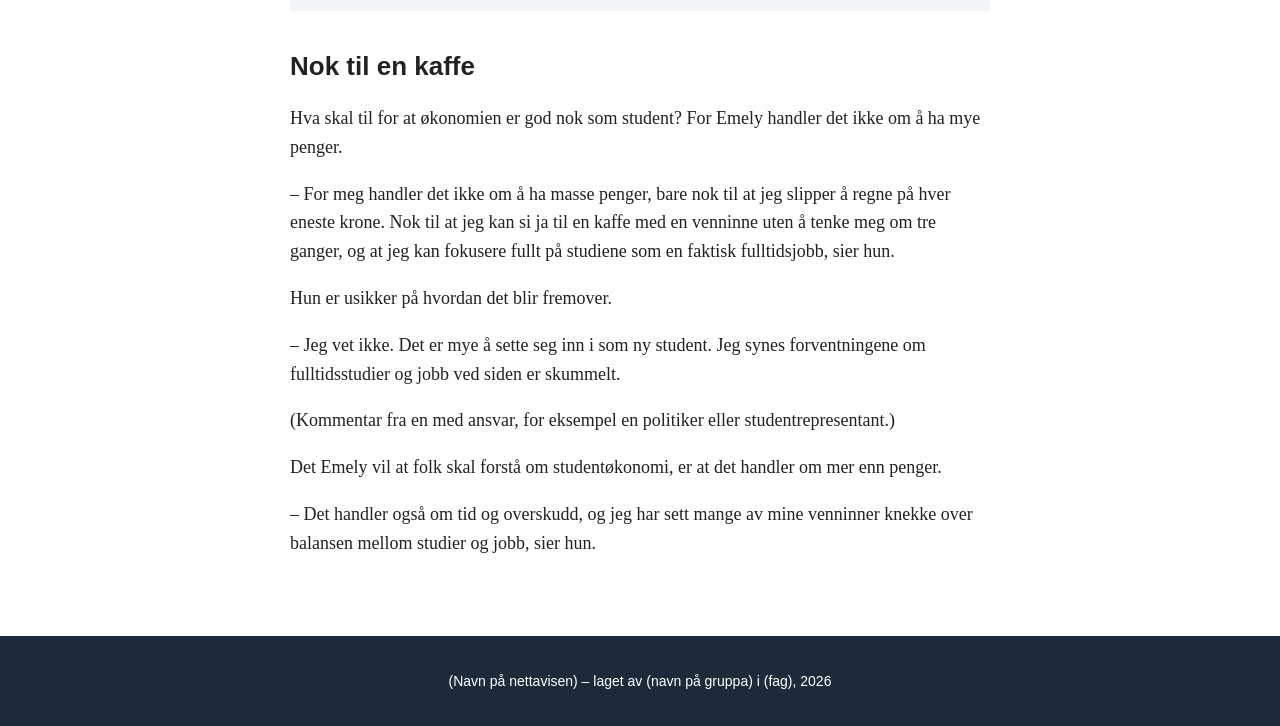
==== commit d65780b9: "Fortsetter å legge inn detaljer / finpuss og fjerner kommentarer lagt til under sketsjing" ====
--- a/index.html
+++ b/index.html
@@ -4,12 +4,11 @@
     <meta charset="UTF-8">
     <meta name="viewport" content="width=device-width, initial-scale=1.0">
     <title>Studenter kan ikke ta taxi hver dag</title>
-    <!-- Kobler til CSS-filen -->
     <link rel="stylesheet" href="style.css">
 </head>
 <body>
     <header>
-        <p class="logo">Studentfestningen - Avisen av og for studenter</p>
+        <p class="logo">Studentfestningen - Avisen av og for studenter i Halden</p>
         <nav>
             <ul>
                 <li><a href="#">Nyheter</a></li>
@@ -23,11 +22,11 @@
             <p class="stikktittel">Studentøkonomi</p>
             <h1>«Studenter kan ikke ta taxi hver dag?»</h1>
             <p class="ingress">Hvordan føles det å faktisk måtte få studentlivet til å gå rundt? Emely (23) lever på støtten fra Lånekassen, og det er nesten aldri penger igjen når måneden er omme.</p>
-            <p class="byline">Tekst: (navn) | Foto: (navn) | Publisert: (dato)</p>
+            <p class="byline">Tekst: Nikolai Høidal, Ephantus Hansen, Tuva Daae Harsem | Foto: Nikolai Høidal | Publisert: 12.10.2026</p>
 
             <figure>
-                <img src="bilder/hovedbilde.jpg" alt="Test" style="width: 50%;">
-                <figcaption>Emely (23) går første året på digitale medier og design ved Høgskolen i Østfold. Foto: (navn)</figcaption>
+                <img src="bilder/hovedbilde.jpg" alt="Emely på vei inn til skolen" style="width: 50%;">
+                <figcaption>Emely (23) går første året på digitale medier og design ved Høgskolen i Østfold. Foto: Nikolai Høidal</figcaption>
             </figure>
             <div class="kortversjon">
                 <h2>Kort fortalt</h2>
@@ -35,13 +34,13 @@
                     <li>Emely (23) har ingen jobb ved siden av studiene og lever på støtten fra Lånekassen.</li>
                     <li>Når husleie, mat og andre faste utgifter er betalt, er det nesten aldri penger igjen.</li>
                     <li>Hun har sluttet å bli med på middager og turer, og føler at hun faller litt utenfor.</li>
-                    <li>(x) prosent av studentene jobber ved siden av studiene, ifølge (kilde).</li>
+                    <li>Rundt to av tre heltidsstudenter jobber ved siden av studiene, ifølge SSB.</li>
                 </ul>
             </div>
             <p>Ofte er klokka blitt 16 før Emely er hjemme i Mysen igjen etter en dag på skolen i Halden.</p>
             <p>Emely er 23 år og går første året på digitale medier og design ved Høgskolen i Østfold. Hun bor i leilighet med samboeren sin i Mysen og pendler til campus. I sommer flyttet hun hjemmefra, og siden august har hun levd på støtten fra Lånekassen. Samboeren hjelper til med leie og regninger.</p>
-            <p>– Ironisk at jeg gjør det når jeg bare har stipend, jeg vet, sier Emely.</p>
-            <p>Emely er ikke alene om å kjenne på valget mellom jobb og studier. (x) prosent av studentene jobber ved siden av studiene, og i snitt jobber de (x) timer i uka, viser (kilde).</p>
+            <p>– Ironisk at jeg flytter når jeg bare har stipend som inntekt, jeg vet, sier Emely.</p>
+            <p>Emely er ikke alene om å kjenne på valget mellom jobb og studier. Rundt to av tre heltidsstudenter i Norge hadde betalt jobb ved siden av studiene i 2022, viser den europeiske studentundersøkelsen Eurostudent, ifølge SSB.</p>
             <section>
                 <h2>Hvor går pengene?</h2>
                 <p>Emely får rundt 12 000 kroner i måneden fra Lånekassen. Bare en mindre del av det er stipend. Resten er lån hun må betale tilbake senere.</p>
@@ -73,7 +72,7 @@
                     </tr>
                     <tr>
                         <td>Andre utgifter</td>
-                        <td>(antall) kr</td>
+                        <td>1000 +/- kr</td>
                     </tr>
                     <tr class="igjen">
                         <td>Igjen</td>
@@ -92,14 +91,13 @@
                 <p>– Jeg fikk høre mye av både studenter og forelesere at man må regne med studiene som en fulltidsjobb, og det skremte meg litt, sier hun.</p>
                 <p>Valget mellom jobb og studier gir mye grubling. Noen ganger føler hun seg lat eller utakknemlig fordi hun kjenner på stress rundt forventningen om både gode resultater og jobb ved siden av.</p>
                 <p>– Men jeg prøver å være snill med meg selv, sier Emely.</p>
-                <!-- Uthevet sitat som skal skille seg ut fra resten av teksten -->
                 <blockquote>
                     <p>«Jeg føler at for mange så må det være enten eller; gode karakterer, eller god råd.»</p>
                 </blockquote>
             </section>
             <figure>
-                <img src="bilder/campus.jpg" alt="(Beskriv bildet, for eksempel: Emely på campus i Halden)">
-                <figcaption>(Bildetekst.) Foto: (navn)</figcaption>
+                <img src="bilder/campus.jpg" alt="Emely på campus i Halden" style="width: 60%;">
+                <figcaption>Emely befinner seg ofte på campus. Foto: Nikolai Høidal</figcaption>
             </figure>
             <section>
                 <h2>En vanlig hverdag</h2>
@@ -144,6 +142,8 @@
                     <img src="bilder/kart.png" alt="Kart som viser Emelys vei mellom Mysen og Halden">
                     <figcaption>Emely pendler mellom hjemmet i Mysen og campus i Halden.</figcaption>
                 </figure>
+                <p>- Det går én buss kl 06.15 om morgenen fra Mysen, og jeg har ikke billappen. Neste buss går kl 14.15. Derfor bruker jeg lang tid på pendling, forteller Emely.</p>
+                <p>Heldigvis kan familien min hjelpe meg i hektiske perioder, som for eksempel eksamenstidene, sier hun med et smil.</p>
             </section>
             <section>
                 <h2>Må si nei</h2>
@@ -166,11 +166,11 @@
                 <div class="faktaboks">
                     <h3>Fakta: Studenter og jobb</h3>
                     <ul>
-                        <li>(x) prosent av studentene jobber ved siden av studiene.</li>
-                        <li>De som jobber, jobber i snitt (x) timer i uka.</li>
-                        <li>(Et tredje relevant tall.)</li>
+                        <li>Rundt 67 prosent av heltidsstudentene i Norge hadde betalt jobb ved siden av studiene i 2022.</li>
+                        <li>I snitt brukte studentene rundt 10 timer i uka på betalt arbeid. Snittet inkluderer også dem som ikke jobber.</li>
+                        <li>Til sammenligning hadde 46 prosent av studentene i Sverige og 76 prosent på Island betalt jobb ved siden av studiene.</li>
                     </ul>
-                    <p>Kilde: <a href="#">(navn på kilden)</a></p>
+                    <p>Kilde: <a href="https://www.ssb.no/utdanning/hoyere-utdanning/artikler/mye-jobb-forer-til-mindre-studietid--men-ikke-all-jobb-gar-pa-bekostning-av-studiene">SSB / Eurostudent</a></p>
                 </div>
             </section>
             <!-- Knappen gjør ingenting ennå. -->
@@ -210,4 +210,4 @@
     </footer>
 
 </body>
-</html>
+</html>
--- a/style.css
+++ b/style.css
@@ -1,6 +1,3 @@
-/* ============================================
-   GENERELT – gjelder hele siden
-   ============================================ */
 body {
     margin: 0;
     font-family: Georgia, "Times New Roman", serif;
@@ -9,16 +6,10 @@
     color: #222222;
     background-color: #ffffff;
 }
-
-/* Lenker i teksten */
 a {
     color: #c0392b;
 }
 
-
-/* ============================================
-   TOPPEN AV SIDEN
-   ============================================ */
 header {
     background-color: #1d2a3a;
     color: #ffffff;
@@ -35,7 +26,6 @@
     font-weight: bold;
 }
 
-/* Menyen: fjerner prikkene og legger lenkene på rad */
 nav ul {
     margin: 0;
     padding: 0;
@@ -56,18 +46,12 @@
 }
 
 
-/* ============================================
-   SELVE SAKEN
-   ============================================ */
-
-/* Gjør teksten smalere og legger den i midten */
 main {
     max-width: 700px;
     margin: 0 auto;
     padding: 20px;
 }
 
-/* Overskrifter */
 h1, h2, h3 {
     font-family: Arial, Helvetica, sans-serif;
     line-height: 1.2;
@@ -87,7 +71,6 @@
     font-size: 20px;
 }
 
-/* Den lille teksten over tittelen */
 .stikktittel {
     margin: 20px 0 0 0;
     color: #c0392b;
@@ -110,15 +93,10 @@
     padding-top: 10px;
 }
 
-
-/* ============================================
-   BILDER
-   ============================================ */
 figure {
     margin: 30px 0;
 }
 
-/* Bildene blir aldri bredere enn teksten */
 img {
     width: 100%;
     display: block;
@@ -131,10 +109,6 @@
     margin-top: 8px;
 }
 
-
-/* ============================================
-   BOKSER
-   ============================================ */
 .kortversjon {
     background-color: #f2f5f8;
     border-left: 5px solid #1d2a3a;
@@ -152,7 +126,7 @@
     margin-top: 30px;
 }
 
-/* Det uthevede sitatet */
+
 blockquote {
     margin: 30px 0;
     padding-left: 20px;
@@ -162,10 +136,6 @@
     font-style: italic;
 }
 
-
-/* ============================================
-   TABELLER
-   ============================================ */
 table {
     width: 100%;
     border-collapse: collapse;
@@ -185,21 +155,16 @@
     color: #ffffff;
 }
 
-/* Raden som viser hva som er igjen av pengene */
+
 .igjen {
     font-weight: bold;
     background-color: #fdf3e7;
 }
 
-/* Ukeplanen kan scrolles sidelengs hvis skjermen er for smal */
+
 .ukeplan {
     overflow-x: auto;
 }
-
-
-/* ============================================
-   AVSTEMNING
-   ============================================ */
 .avstemning {
     background-color: #f2f5f8;
     padding: 5px 20px 20px 20px;
@@ -229,10 +194,6 @@
     background-color: #96281b;
 }
 
-
-/* ============================================
-   BUNNEN AV SIDEN
-   ============================================ */
 footer {
     background-color: #1d2a3a;
     color: #ffffff;
@@ -242,18 +203,11 @@
     font-family: Arial, Helvetica, sans-serif;
     font-size: 14px;
 }
-
-
-/* ============================================
-   MOBIL – gjelder bare når skjermen er
-   smalere enn 600px
-   ============================================ */
 @media (max-width: 600px) {
     body {
         font-size: 16px;
     }
 
-    /* Logo og meny under hverandre i stedet for ved siden av */
     header {
         flex-direction: column;
         gap: 10px;
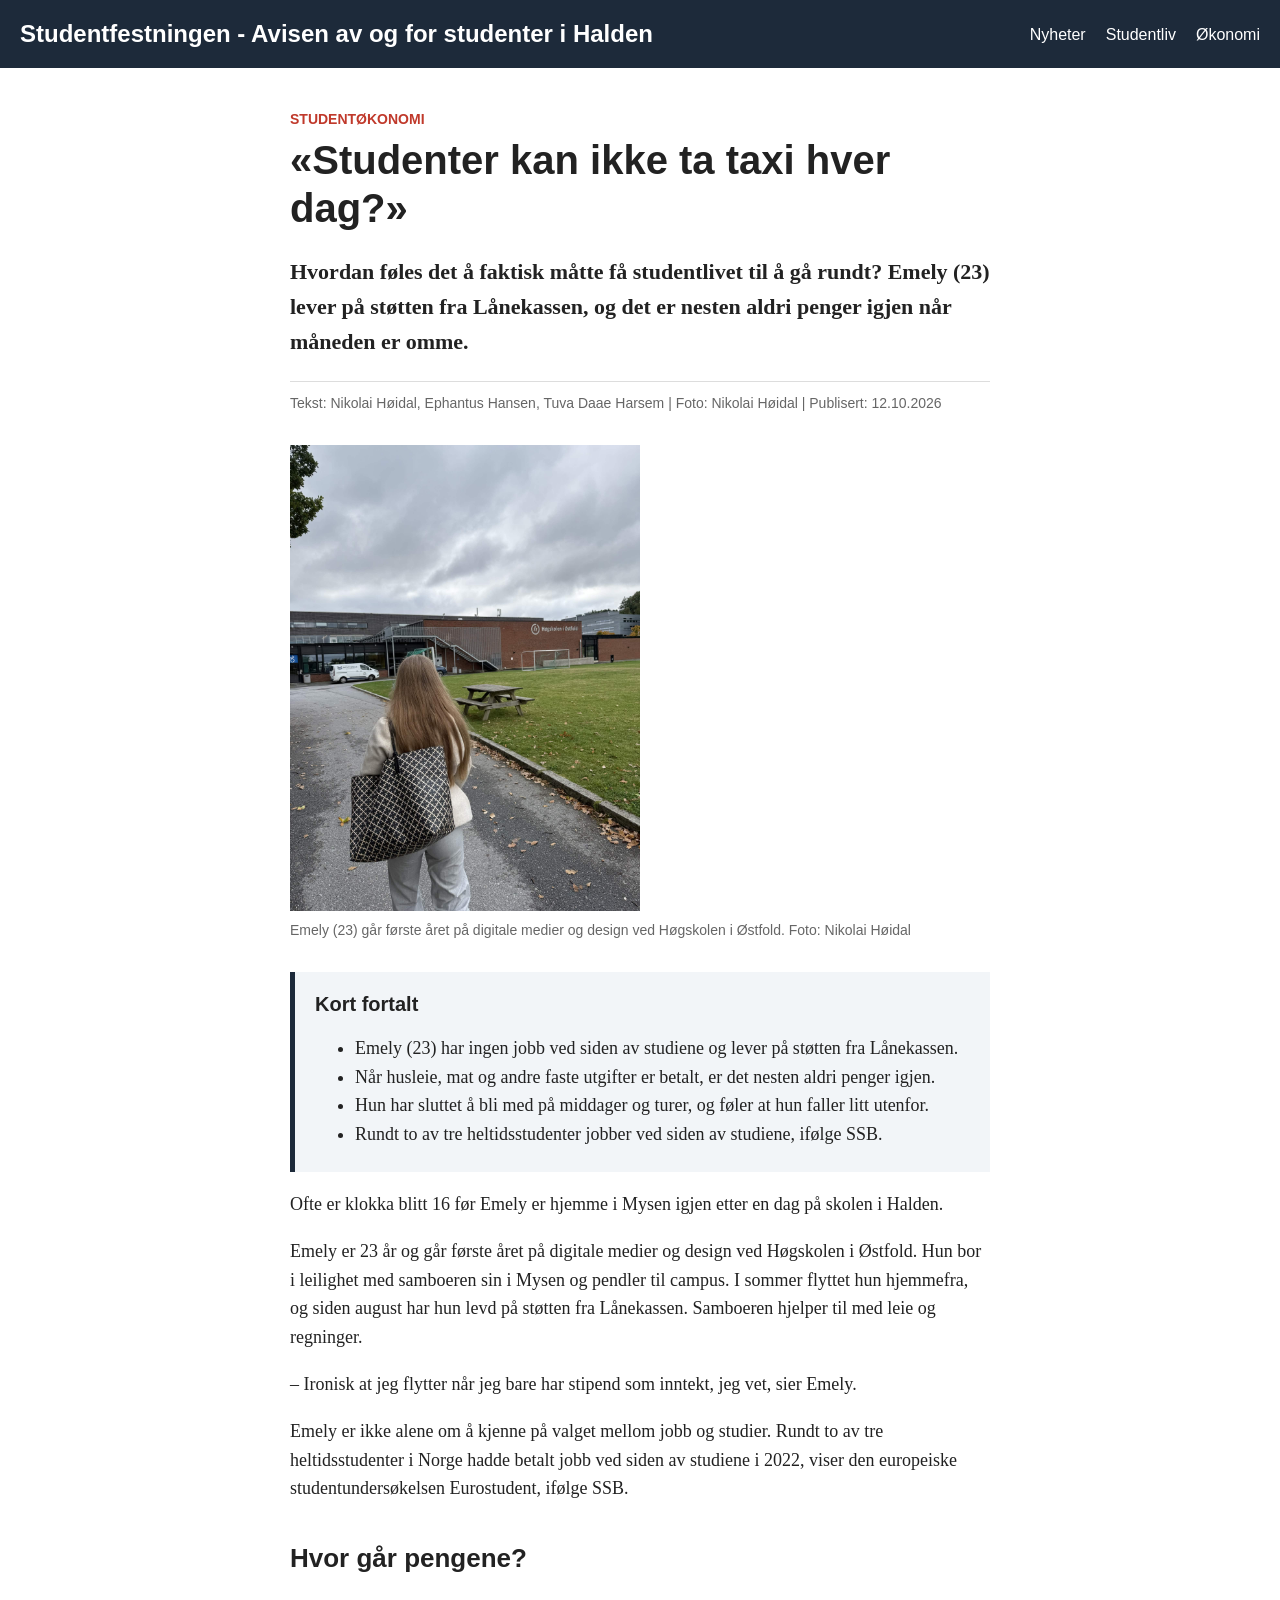
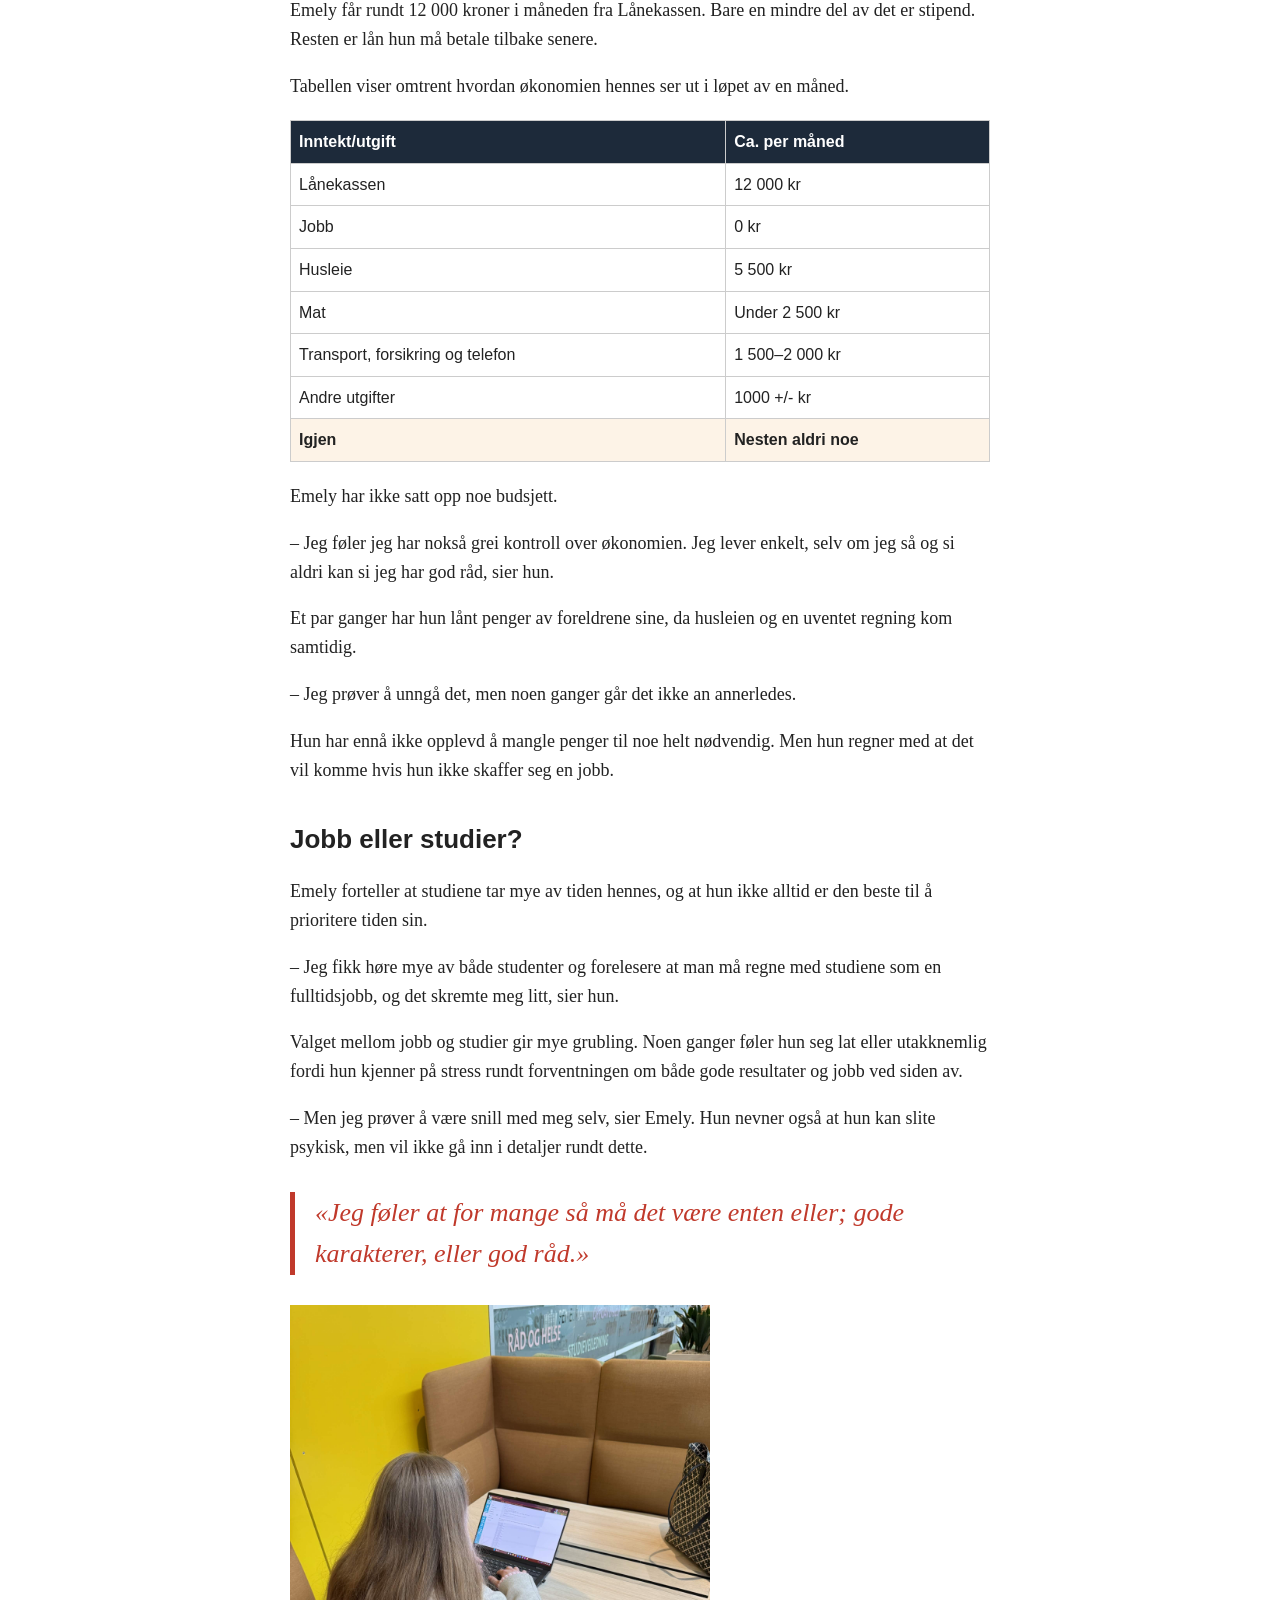
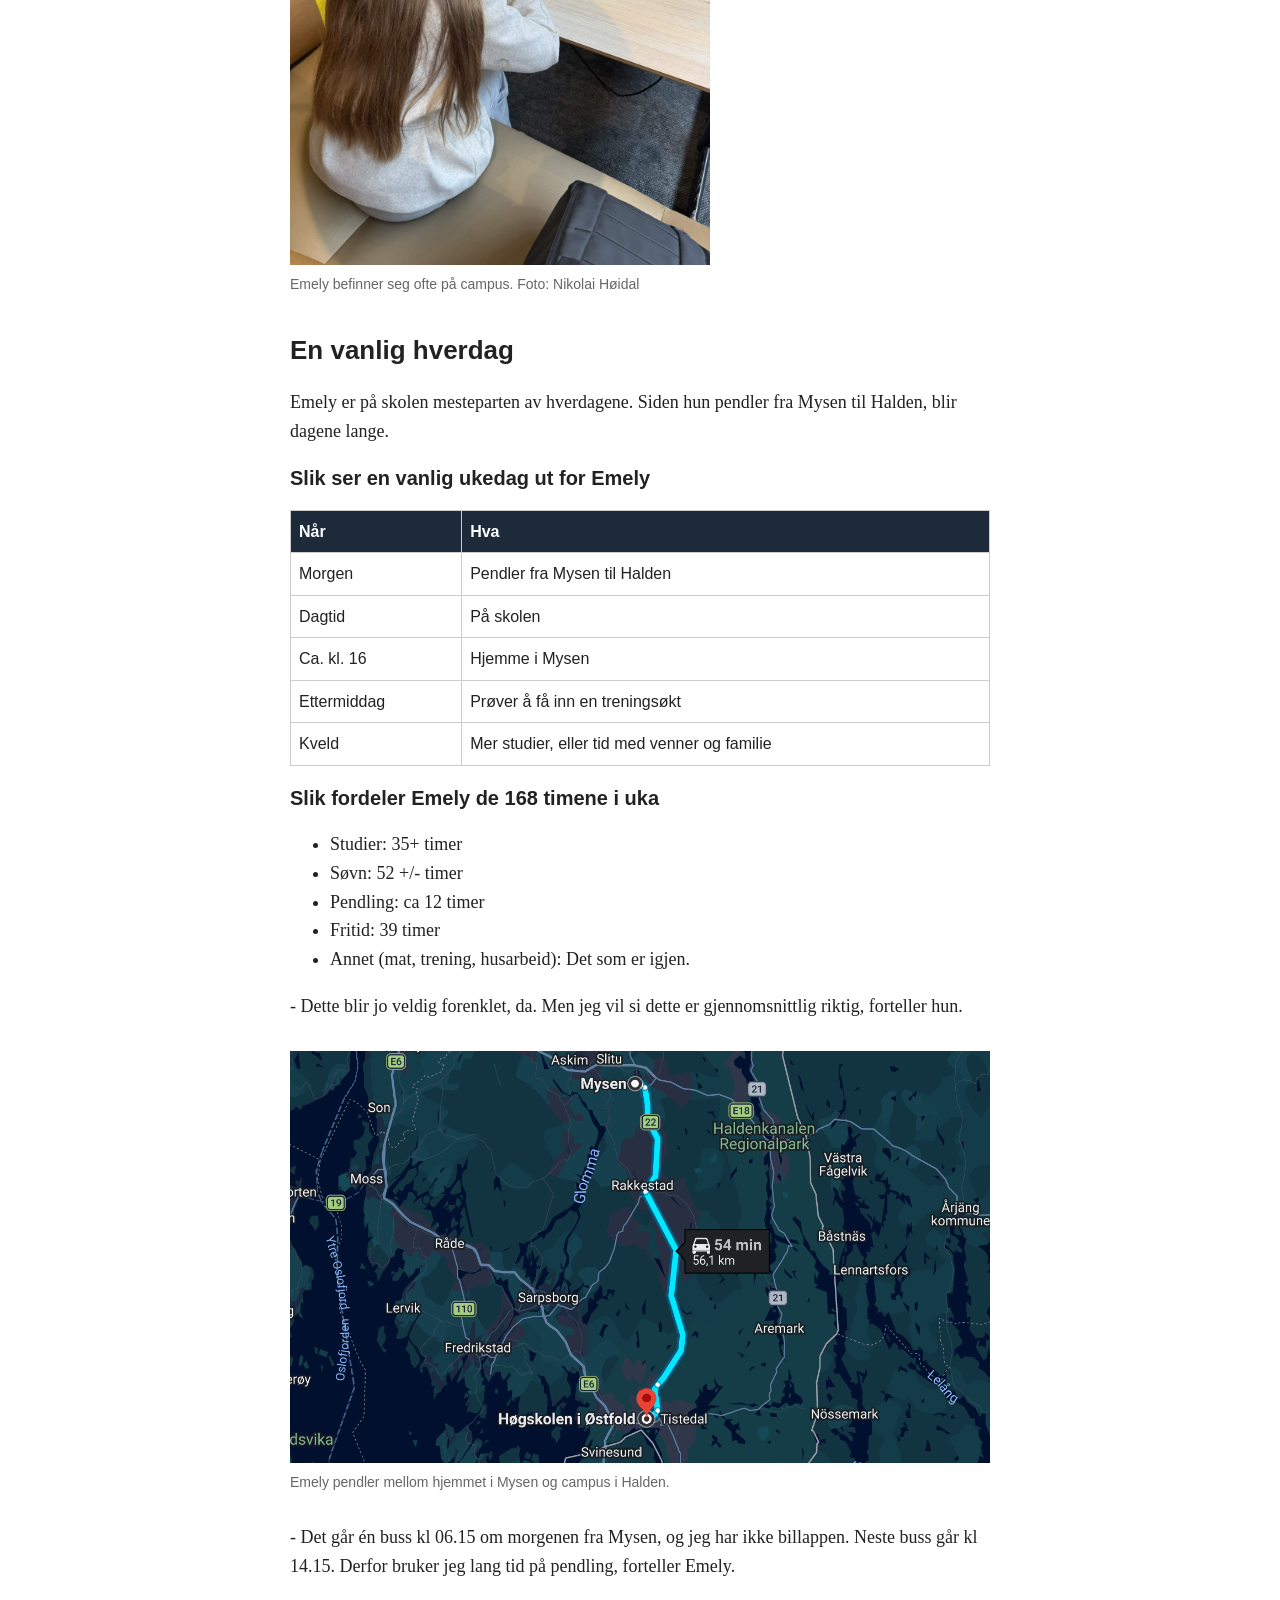
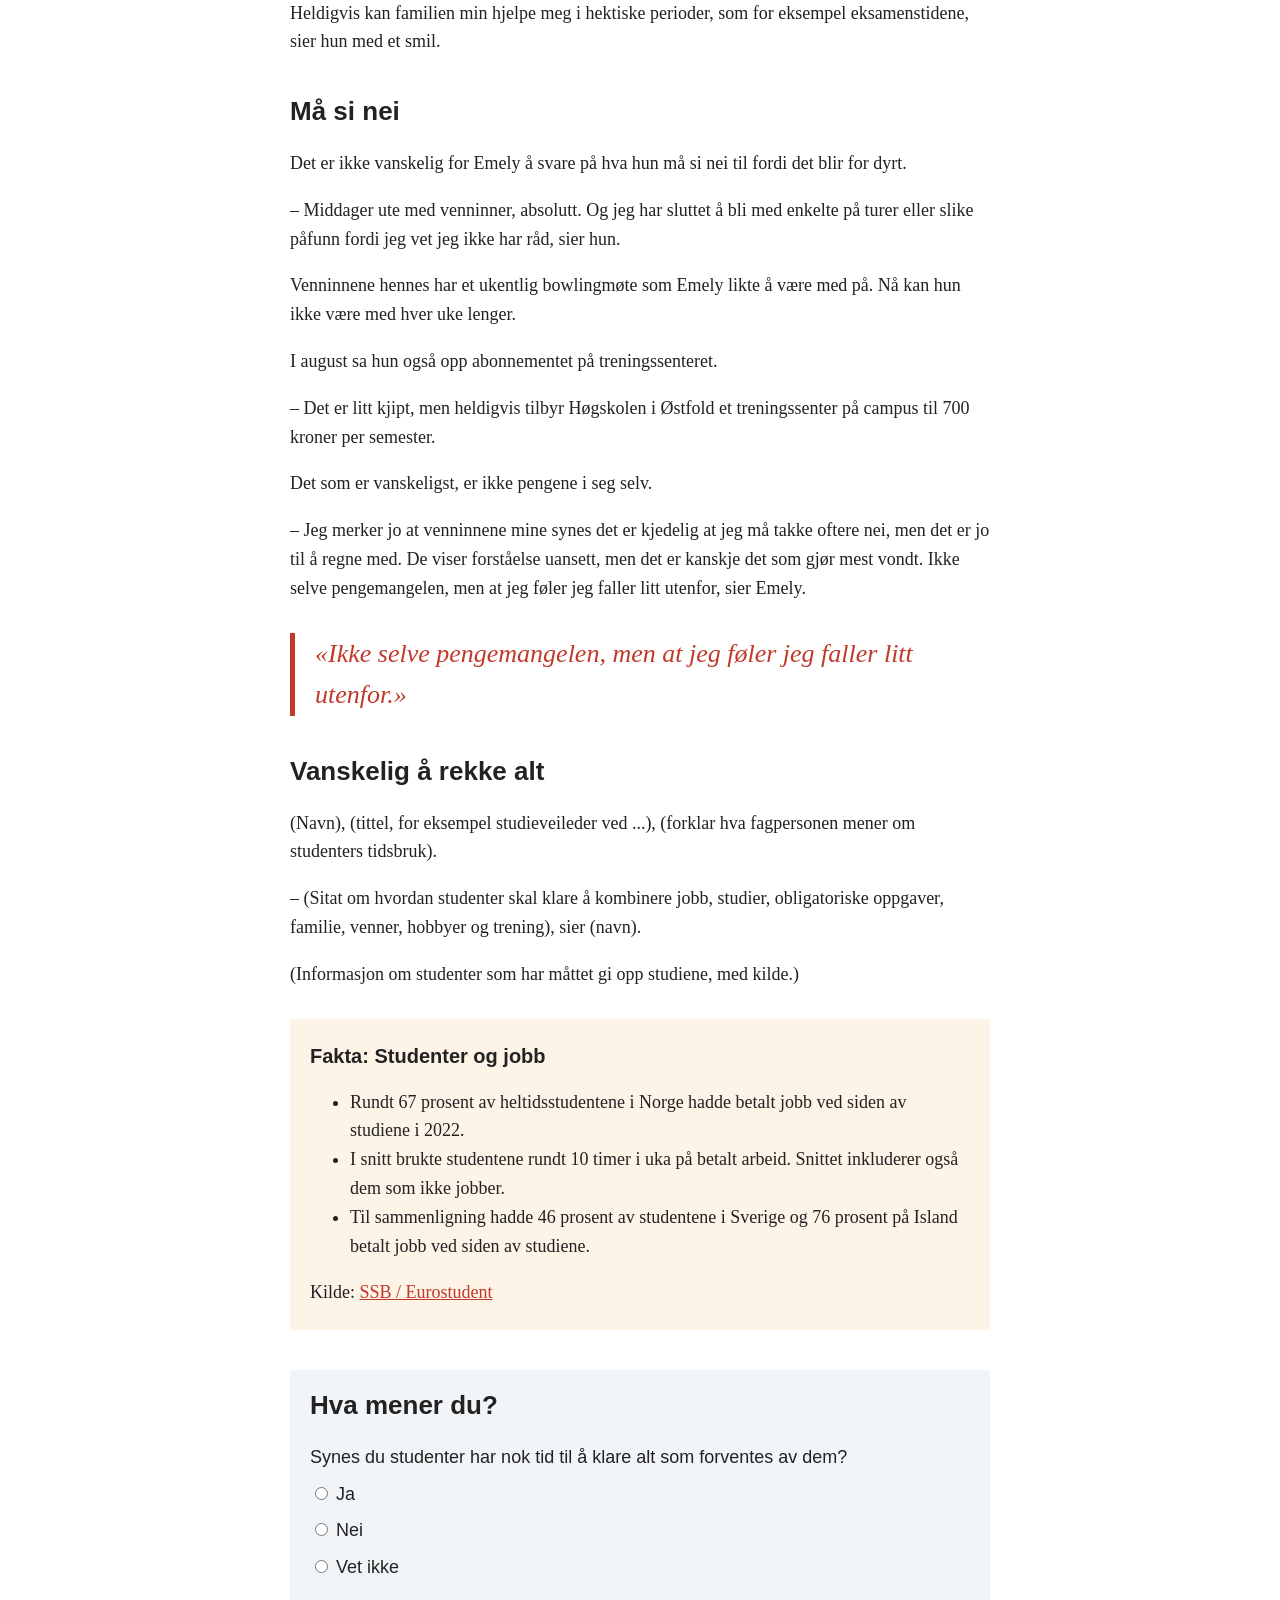
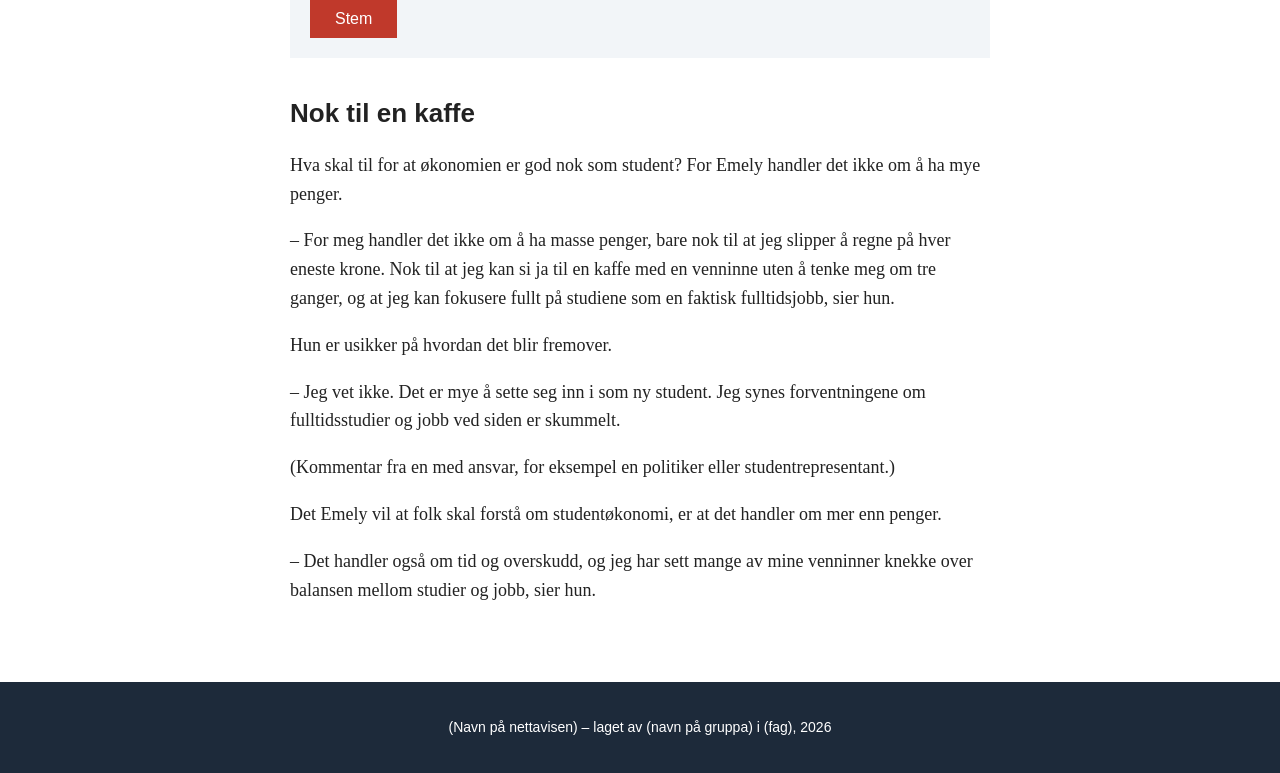
==== commit e7b5fee1: "Update index.html" ====
--- a/index.html
+++ b/index.html
@@ -90,7 +90,7 @@
                 <p>Emely forteller at studiene tar mye av tiden hennes, og at hun ikke alltid er den beste til å prioritere tiden sin.</p>
                 <p>– Jeg fikk høre mye av både studenter og forelesere at man må regne med studiene som en fulltidsjobb, og det skremte meg litt, sier hun.</p>
                 <p>Valget mellom jobb og studier gir mye grubling. Noen ganger føler hun seg lat eller utakknemlig fordi hun kjenner på stress rundt forventningen om både gode resultater og jobb ved siden av.</p>
-                <p>– Men jeg prøver å være snill med meg selv, sier Emely.</p>
+                <p>– Men jeg prøver å være snill med meg selv, sier Emely. Hun nevner også at hun kan slite psykisk, men vil ikke gå inn i detaljer rundt dette.</p>
                 <blockquote>
                     <p>«Jeg føler at for mange så må det være enten eller; gode karakterer, eller god råd.»</p>
                 </blockquote>
@@ -131,13 +131,13 @@
                 </table>
                 <h3>Slik fordeler Emely de 168 timene i uka</h3>
                 <ul>
-                    <li>Studier: (x) timer</li>
-                    <li>Jobb: 0 timer</li>
-                    <li>Søvn: (x) timer</li>
-                    <li>Pendling: (x) timer</li>
-                    <li>Fritid: (x) timer</li>
-                    <li>Annet (mat, trening, husarbeid): (x) timer</li>
+                    <li>Studier: 35+ timer</li>
+                    <li>Søvn: 52 +/- timer</li>
+                    <li>Pendling: ca 12 timer</li>
+                    <li>Fritid: 39 timer</li>
+                    <li>Annet (mat, trening, husarbeid): Det som er igjen.</li>
                 </ul>
+                <p>- Dette blir jo veldig forenklet, da. Men jeg vil si dette er gjennomsnittlig riktig, forteller hun.</p>
                 <figure>
                     <img src="bilder/kart.png" alt="Kart som viser Emelys vei mellom Mysen og Halden">
                     <figcaption>Emely pendler mellom hjemmet i Mysen og campus i Halden.</figcaption>
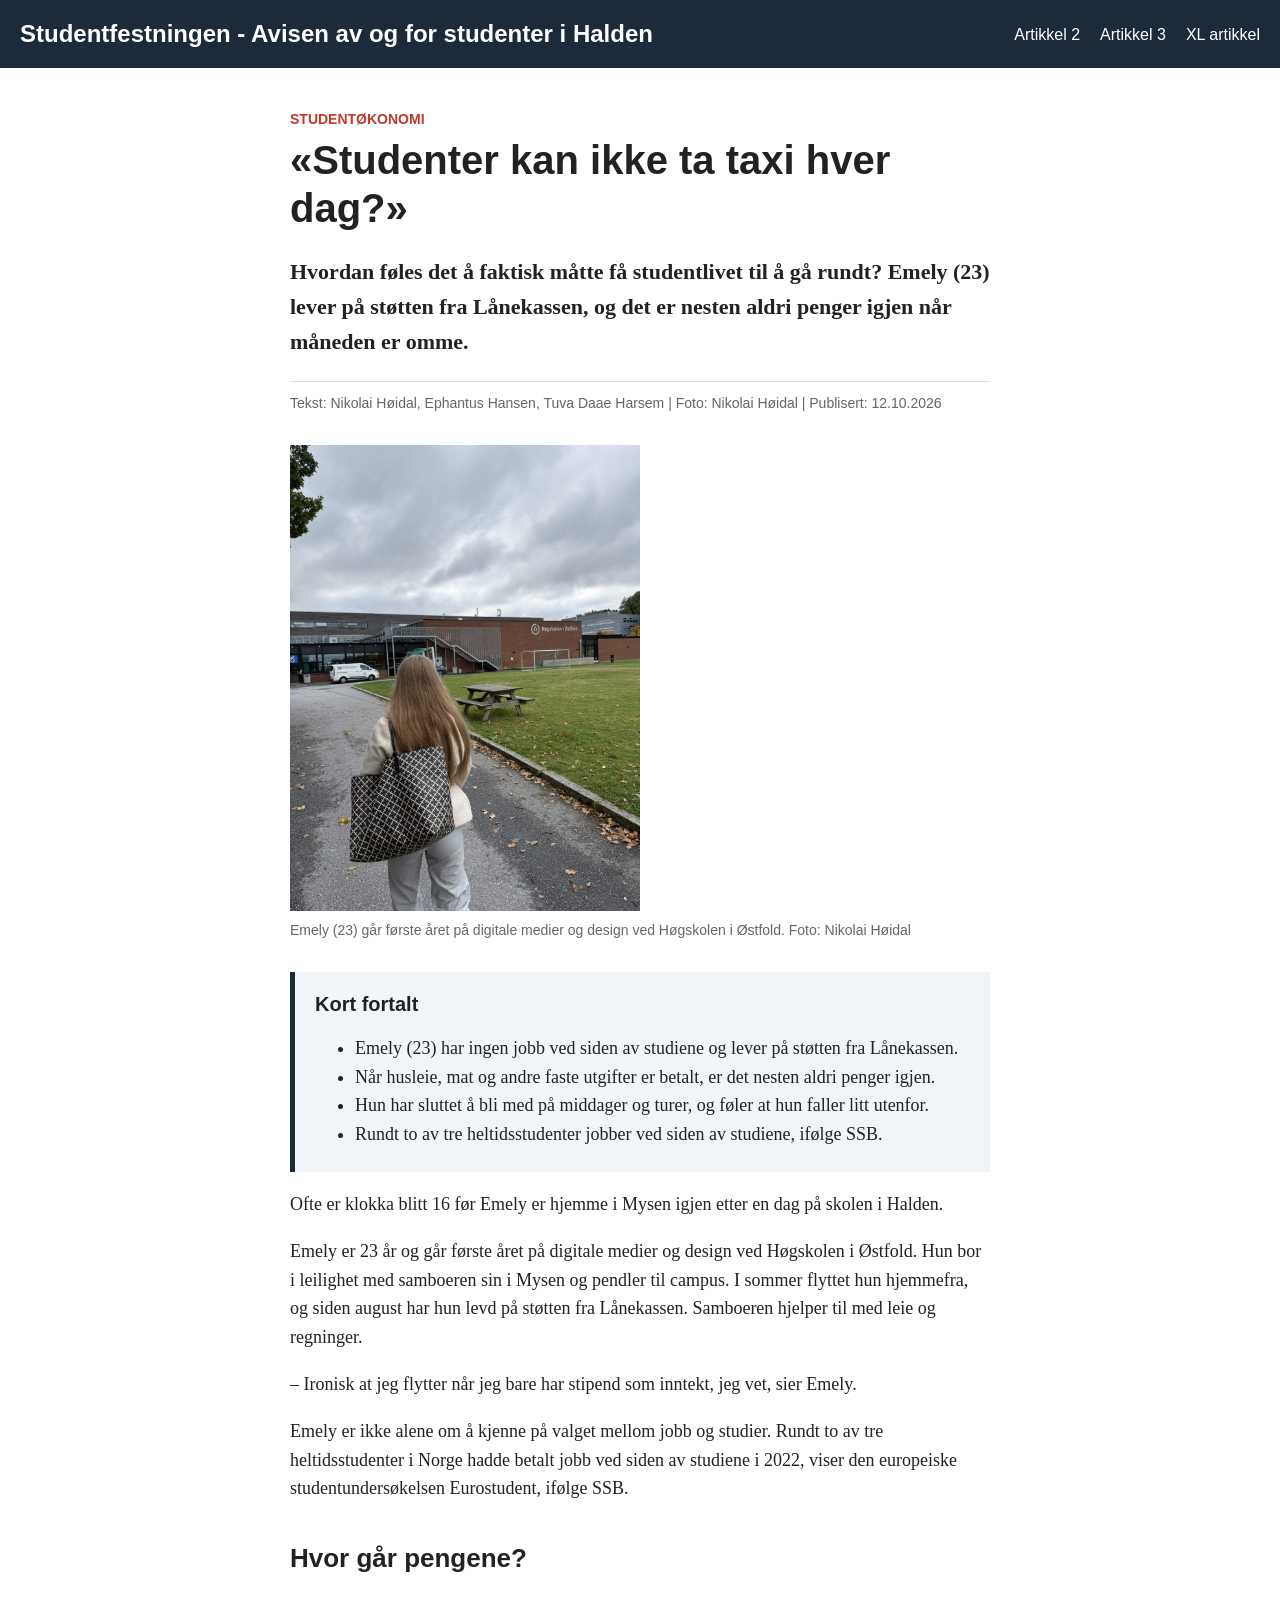
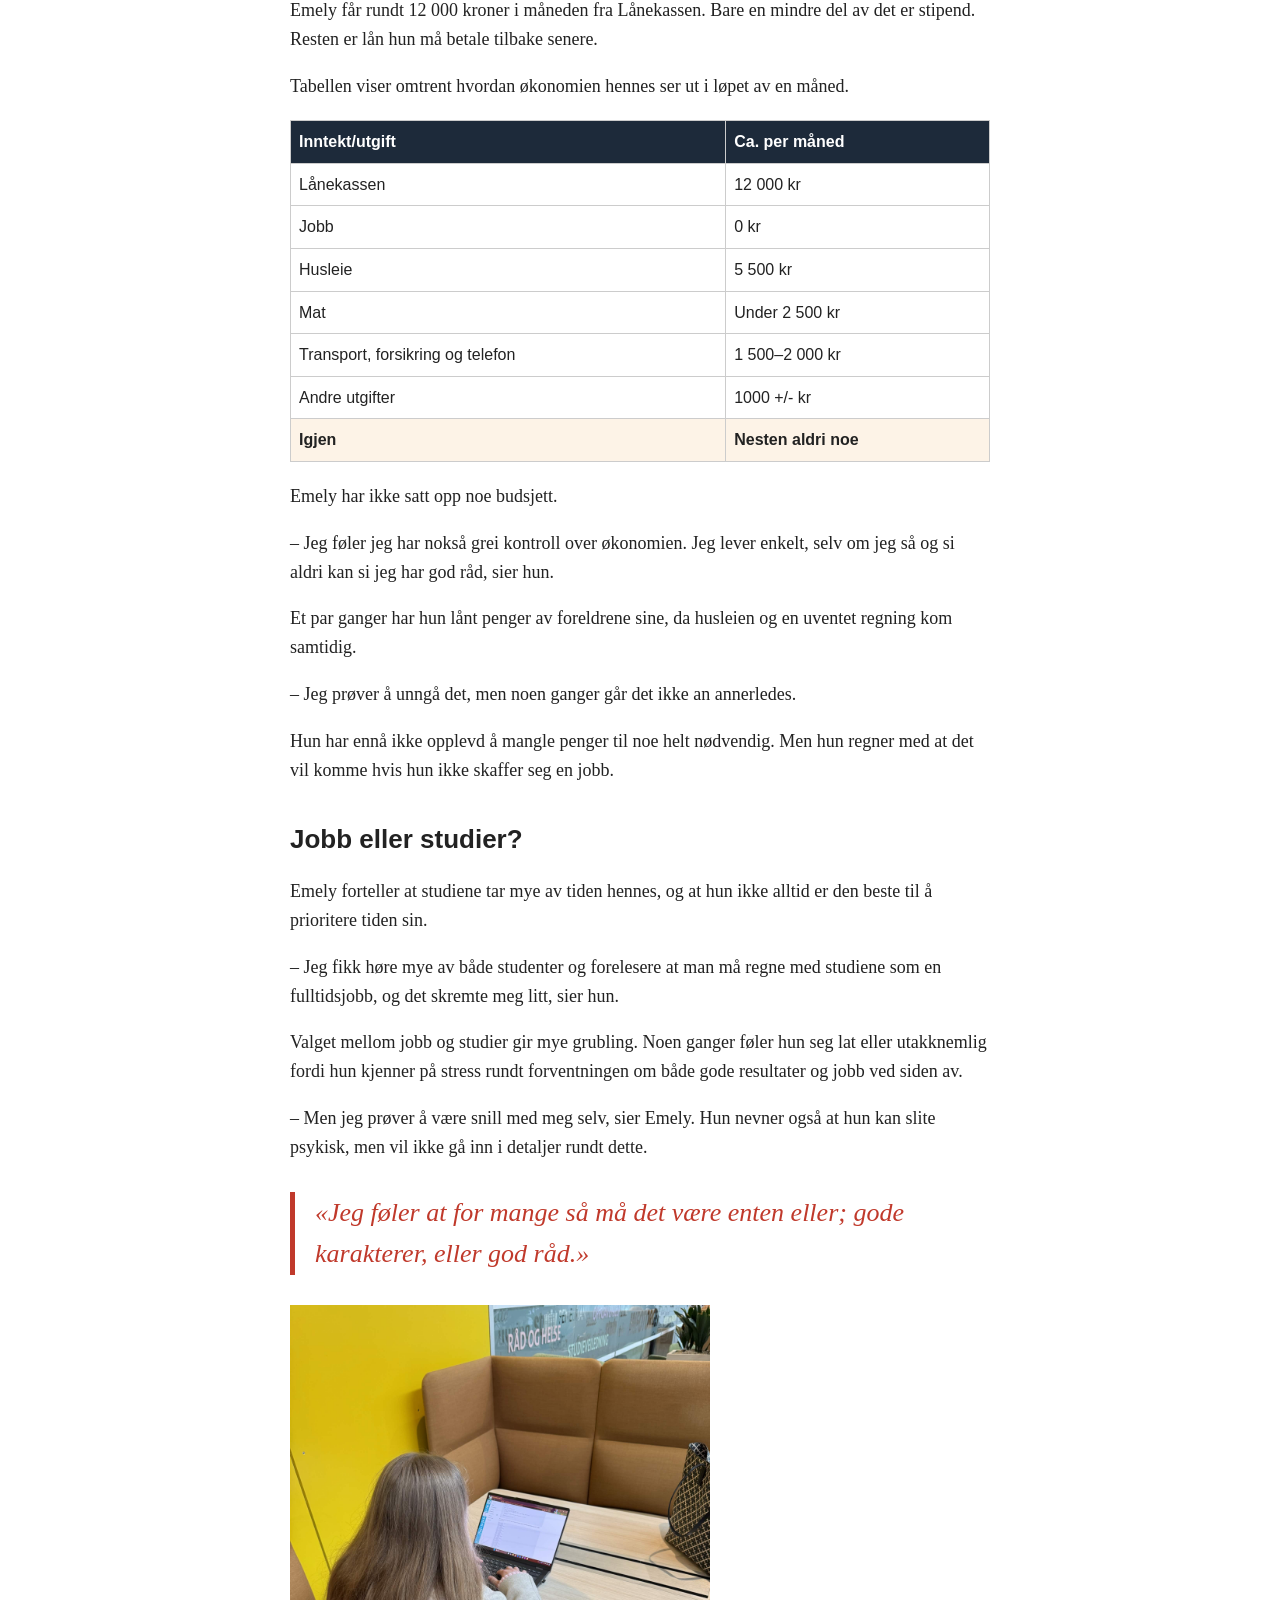
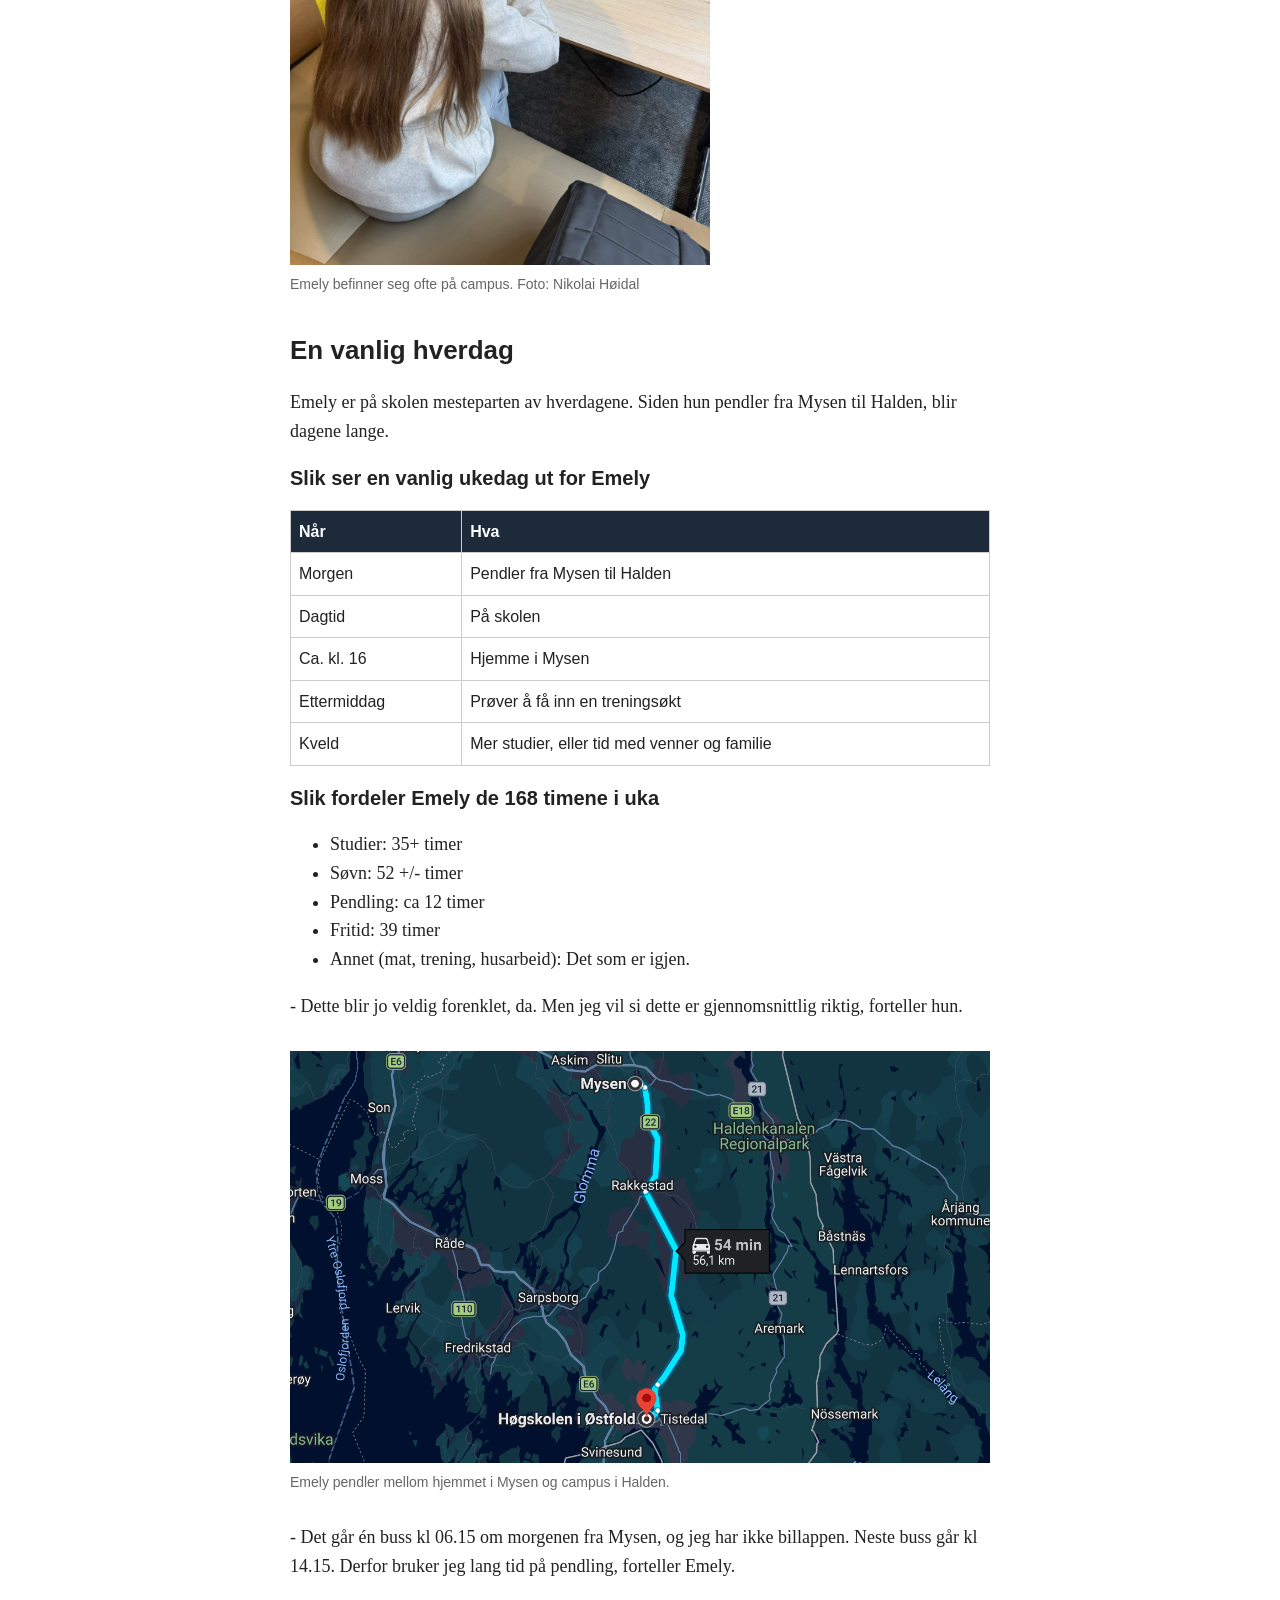
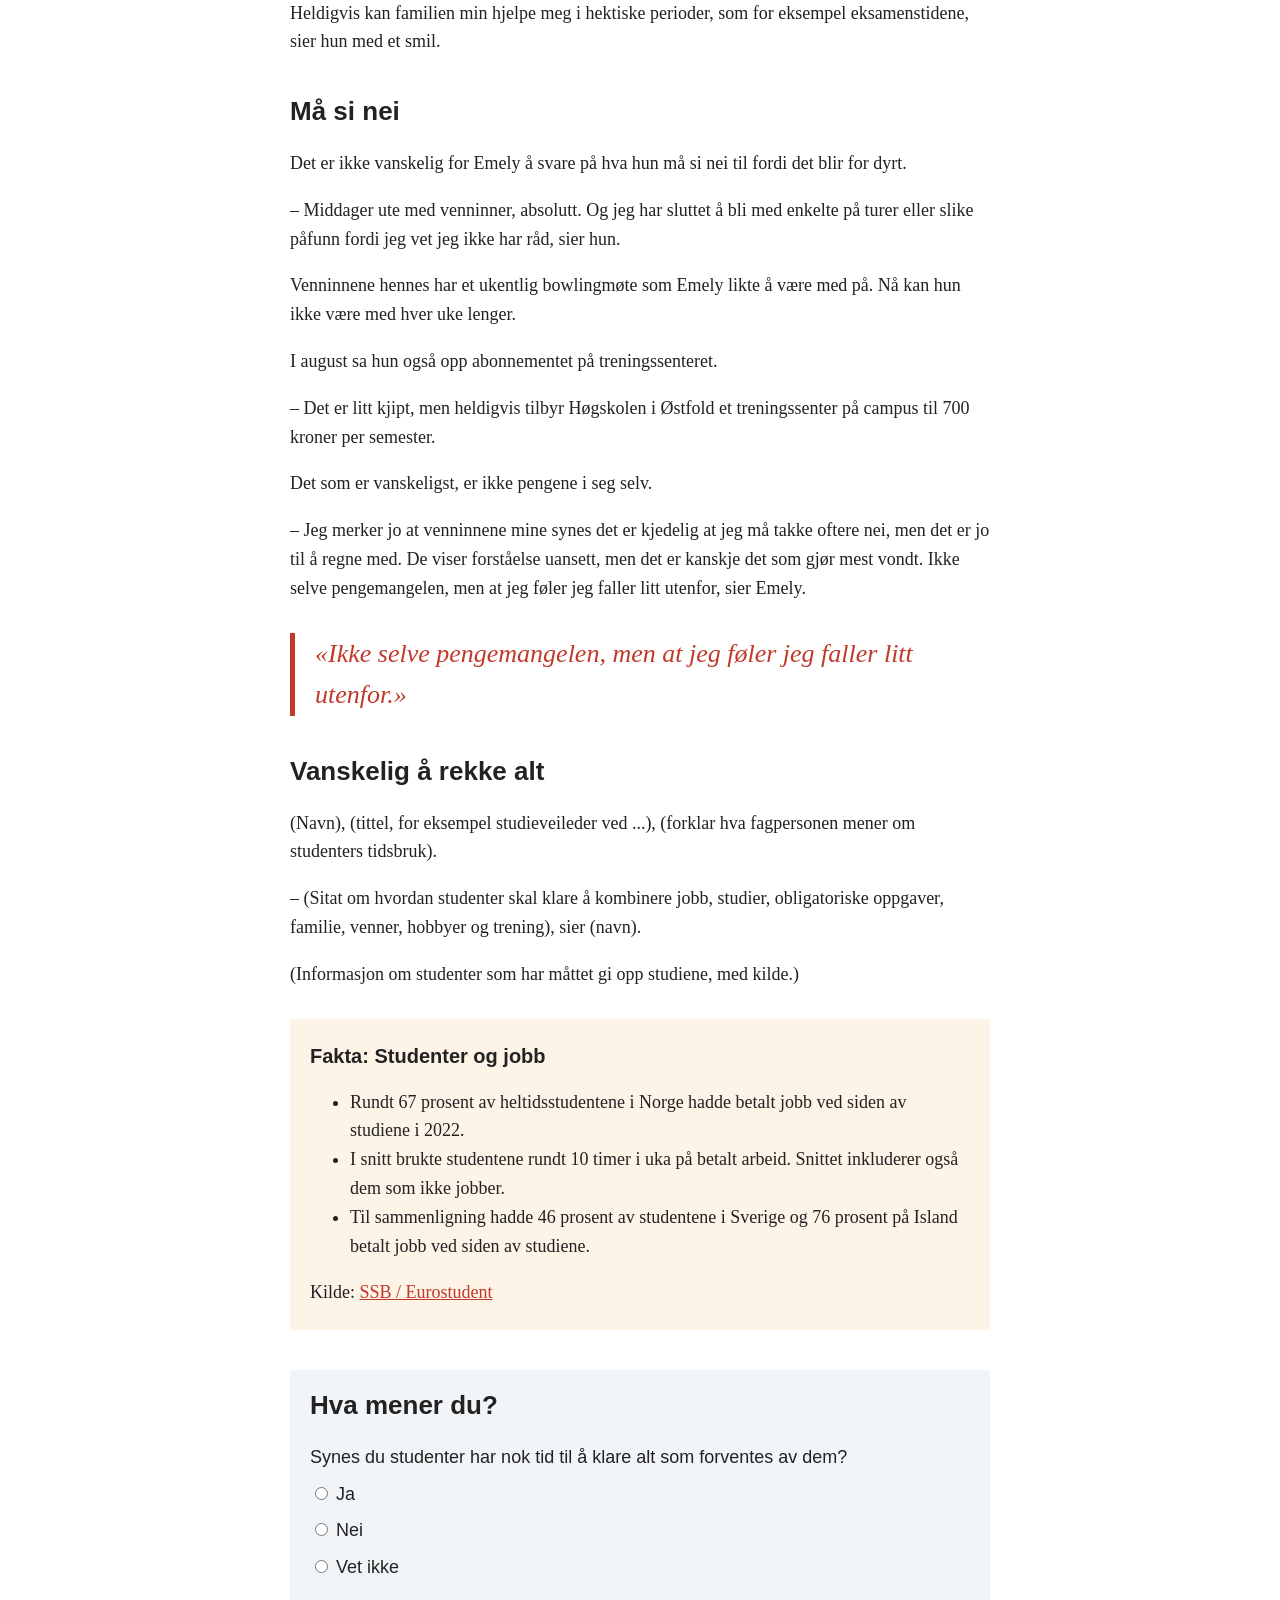
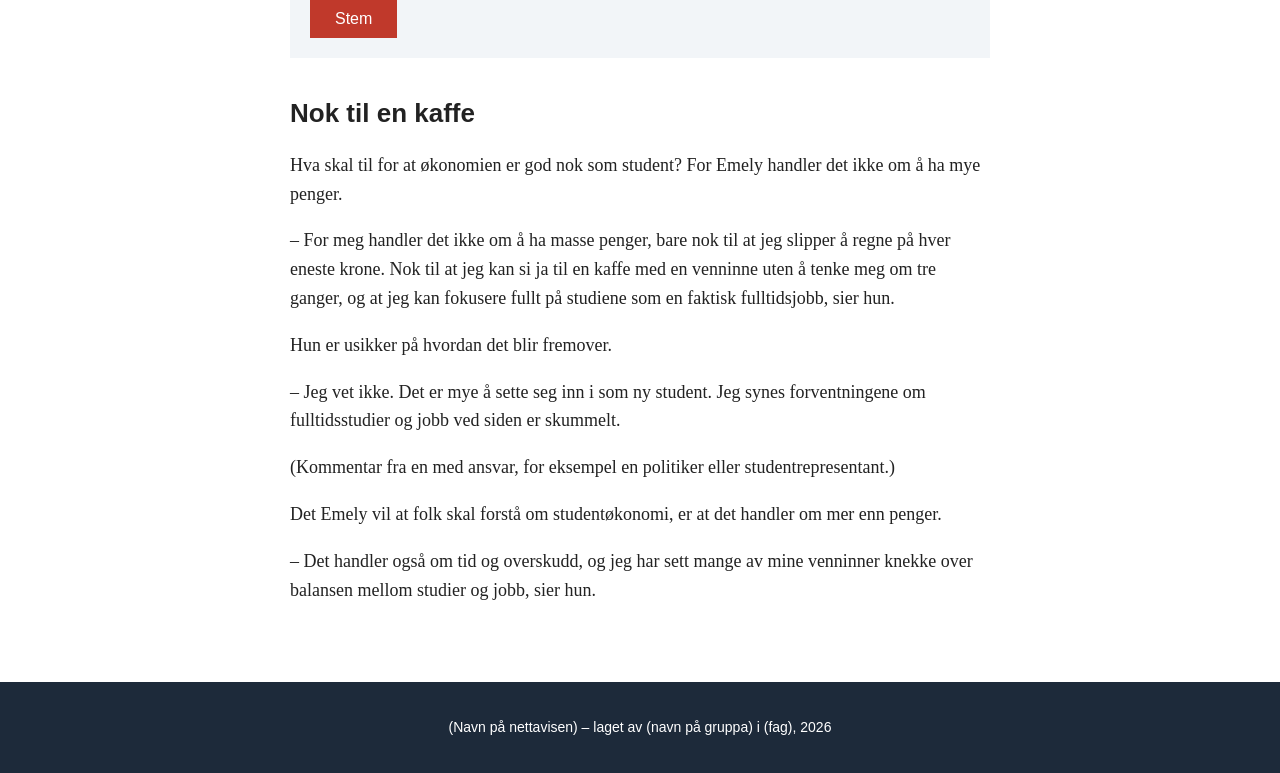
==== commit 25154fe8: "oppdateringer" ====
--- a/index.html
+++ b/index.html
@@ -10,12 +10,12 @@
     <header>
         <p class="logo">Studentfestningen - Avisen av og for studenter i Halden</p>
         <nav>
-            <ul>
-                <li><a href="#">Nyheter</a></li>
-                <li><a href="#">Studentliv</a></li>
-                <li><a href="#">Økonomi</a></li>
-            </ul>
-        </nav>
+    <ul>
+        <li><a href="artikkel2.html">Artikkel 2</a></li>
+        <li><a href="artikkel3.html">Artikkel 3</a></li>
+        <li><a href="index2.html">XL artikkel</a></li>
+    </ul>
+</nav>
     </header>
     <main>
         <article>
